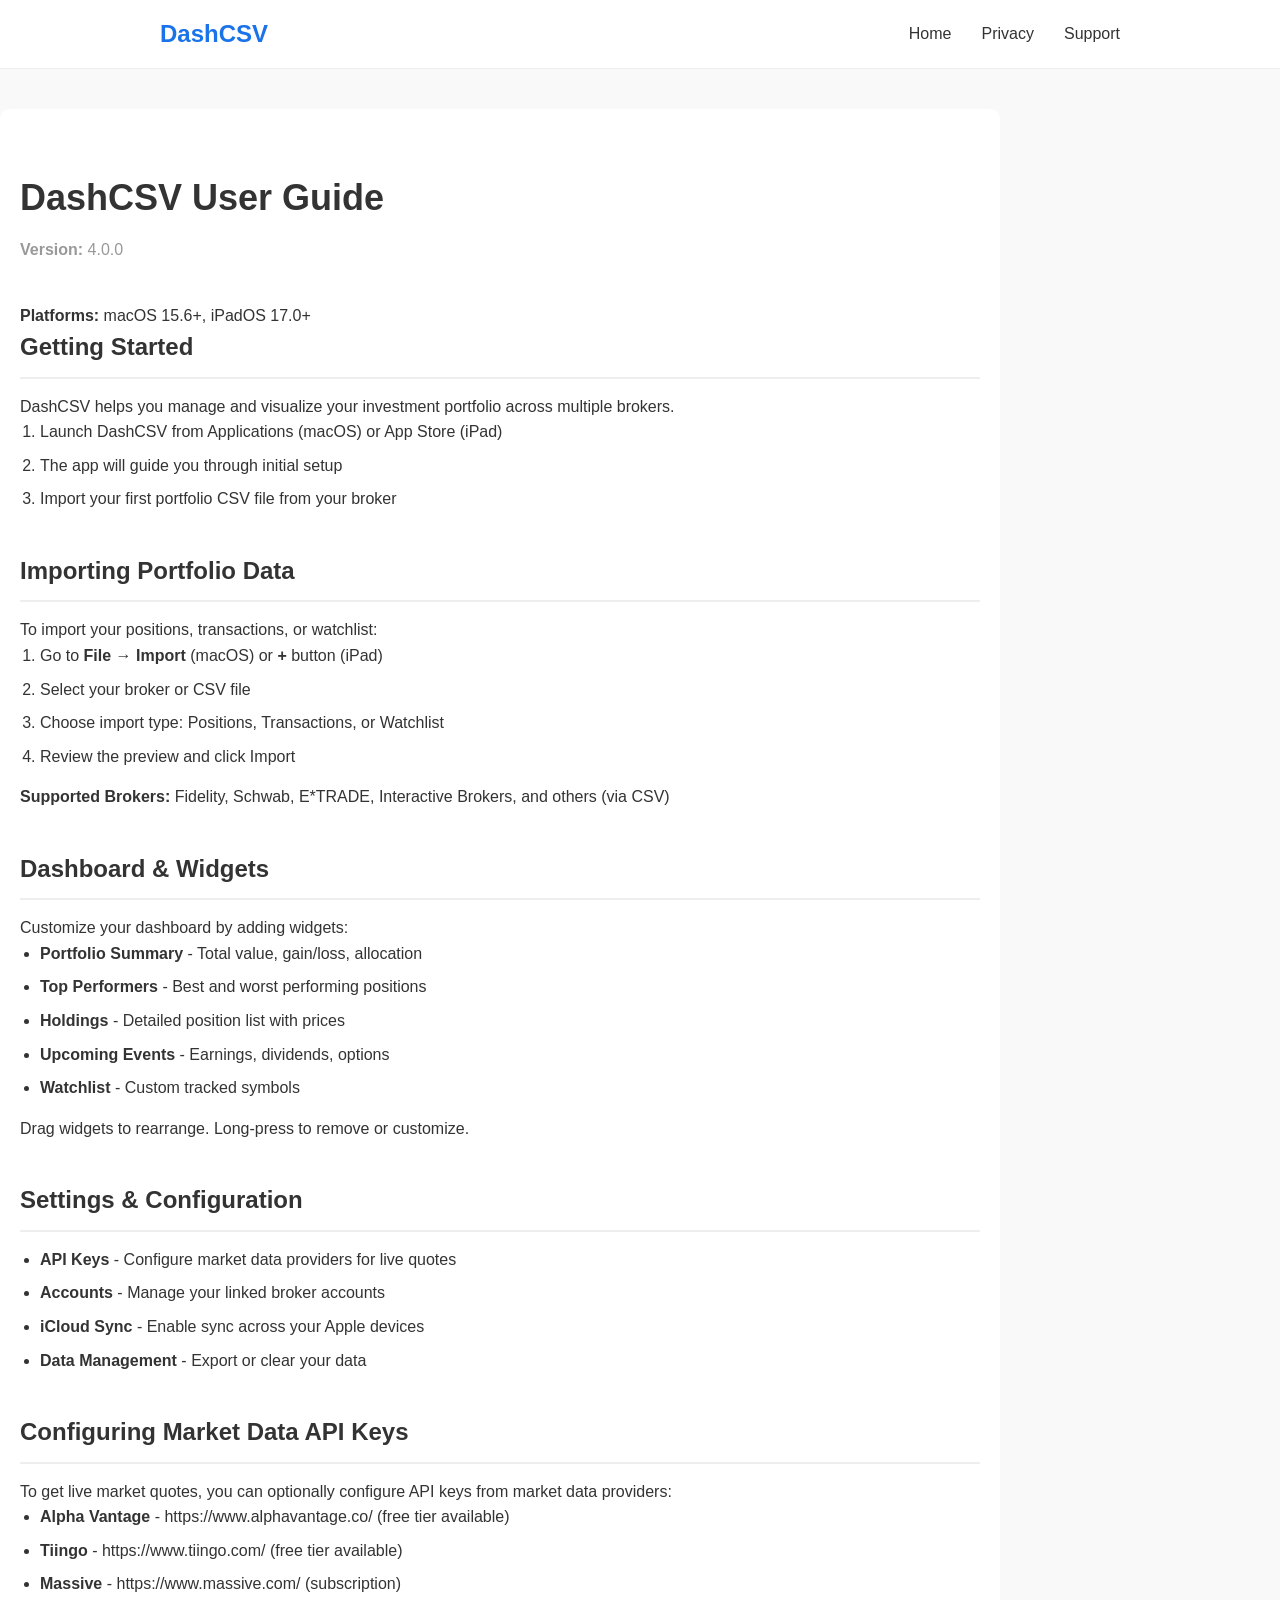
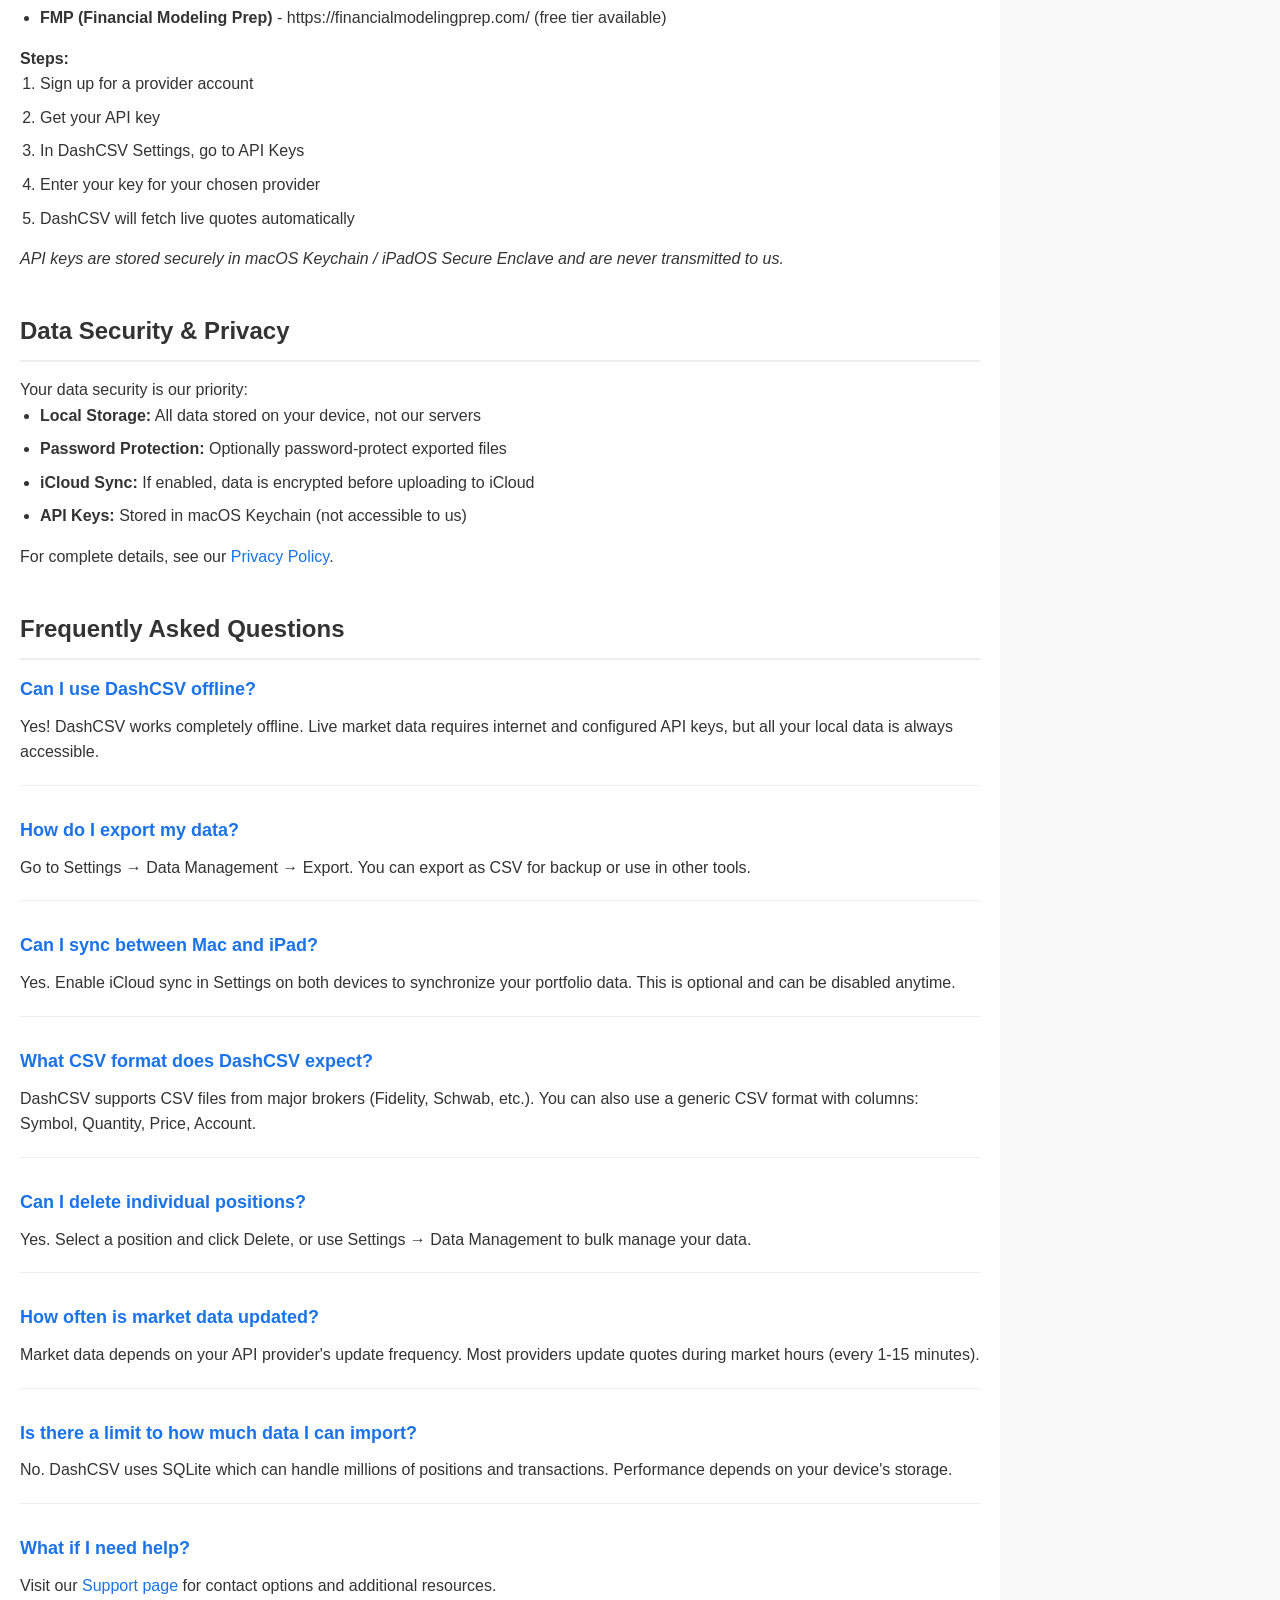
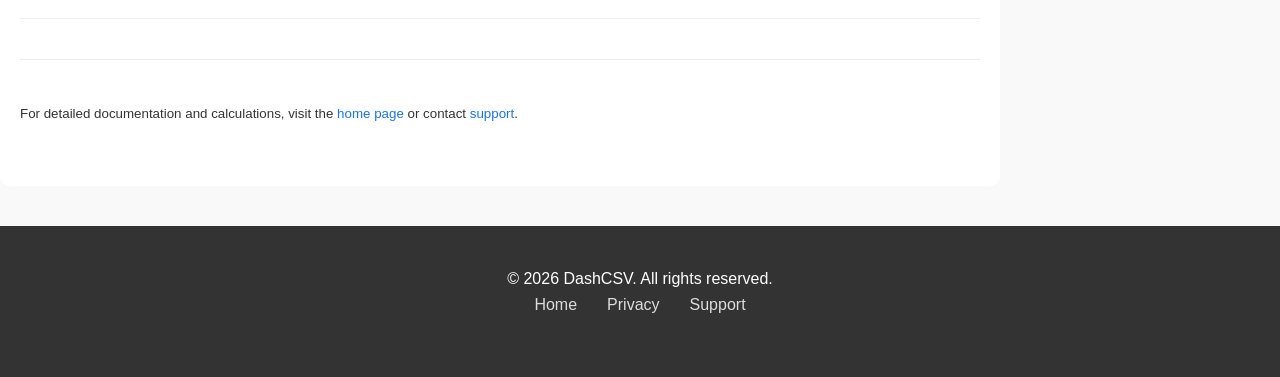
==== docs/guide.html @ 157fc56d "Initial website setup: landing page, privacy policy, support, user guide" ====
<!DOCTYPE html>
<html lang="en">
<head>
    <meta charset="UTF-8">
    <meta name="viewport" content="width=device-width, initial-scale=1.0">
    <title>User Guide - DashCSV</title>
    <link rel="stylesheet" href="style.css">
</head>
<body>
    <nav class="navbar">
        <div class="container">
            <h1 class="logo"><a href="index.html">DashCSV</a></h1>
            <ul class="nav-links">
                <li><a href="index.html">Home</a></li>
                <li><a href="privacy.html">Privacy</a></li>
                <li><a href="support.html">Support</a></li>
            </ul>
        </div>
    </nav>

    <main class="container content">
        <h1>DashCSV User Guide</h1>
        <p><strong>Version:</strong> 4.0.0</p>
        <p><strong>Platforms:</strong> macOS 15.6+, iPadOS 17.0+</p>

        <section id="getting-started">
            <h2>Getting Started</h2>
            <p>DashCSV helps you manage and visualize your investment portfolio across multiple brokers.</p>
            <ol>
                <li>Launch DashCSV from Applications (macOS) or App Store (iPad)</li>
                <li>The app will guide you through initial setup</li>
                <li>Import your first portfolio CSV file from your broker</li>
            </ol>
        </section>

        <section id="importing">
            <h2>Importing Portfolio Data</h2>
            <p>To import your positions, transactions, or watchlist:</p>
            <ol>
                <li>Go to <strong>File → Import</strong> (macOS) or <strong>+</strong> button (iPad)</li>
                <li>Select your broker or CSV file</li>
                <li>Choose import type: Positions, Transactions, or Watchlist</li>
                <li>Review the preview and click Import</li>
            </ol>
            <p><strong>Supported Brokers:</strong> Fidelity, Schwab, E*TRADE, Interactive Brokers, and others (via CSV)</p>
        </section>

        <section id="dashboard">
            <h2>Dashboard & Widgets</h2>
            <p>Customize your dashboard by adding widgets:</p>
            <ul>
                <li><strong>Portfolio Summary</strong> - Total value, gain/loss, allocation</li>
                <li><strong>Top Performers</strong> - Best and worst performing positions</li>
                <li><strong>Holdings</strong> - Detailed position list with prices</li>
                <li><strong>Upcoming Events</strong> - Earnings, dividends, options</li>
                <li><strong>Watchlist</strong> - Custom tracked symbols</li>
            </ul>
            <p>Drag widgets to rearrange. Long-press to remove or customize.</p>
        </section>

        <section id="settings">
            <h2>Settings & Configuration</h2>
            <ul>
                <li><strong>API Keys</strong> - Configure market data providers for live quotes</li>
                <li><strong>Accounts</strong> - Manage your linked broker accounts</li>
                <li><strong>iCloud Sync</strong> - Enable sync across your Apple devices</li>
                <li><strong>Data Management</strong> - Export or clear your data</li>
            </ul>
        </section>

        <section id="api-keys">
            <h2>Configuring Market Data API Keys</h2>
            <p>To get live market quotes, you can optionally configure API keys from market data providers:</p>
            <ul>
                <li><strong>Alpha Vantage</strong> - https://www.alphavantage.co/ (free tier available)</li>
                <li><strong>Tiingo</strong> - https://www.tiingo.com/ (free tier available)</li>
                <li><strong>Massive</strong> - https://www.massive.com/ (subscription)</li>
                <li><strong>FMP (Financial Modeling Prep)</strong> - https://financialmodelingprep.com/ (free tier available)</li>
            </ul>
            <p><strong>Steps:</strong></p>
            <ol>
                <li>Sign up for a provider account</li>
                <li>Get your API key</li>
                <li>In DashCSV Settings, go to API Keys</li>
                <li>Enter your key for your chosen provider</li>
                <li>DashCSV will fetch live quotes automatically</li>
            </ol>
            <p><em>API keys are stored securely in macOS Keychain / iPadOS Secure Enclave and are never transmitted to us.</em></p>
        </section>

        <section id="data-security">
            <h2>Data Security & Privacy</h2>
            <p>Your data security is our priority:</p>
            <ul>
                <li><strong>Local Storage:</strong> All data stored on your device, not our servers</li>
                <li><strong>Password Protection:</strong> Optionally password-protect exported files</li>
                <li><strong>iCloud Sync:</strong> If enabled, data is encrypted before uploading to iCloud</li>
                <li><strong>API Keys:</strong> Stored in macOS Keychain (not accessible to us)</li>
            </ul>
            <p>For complete details, see our <a href="privacy.html">Privacy Policy</a>.</p>
        </section>

        <section id="faq">
            <h2>Frequently Asked Questions</h2>

            <div class="faq-item">
                <h3>Can I use DashCSV offline?</h3>
                <p>Yes! DashCSV works completely offline. Live market data requires internet and configured API keys, but all your local data is always accessible.</p>
            </div>

            <div class="faq-item">
                <h3>How do I export my data?</h3>
                <p>Go to Settings → Data Management → Export. You can export as CSV for backup or use in other tools.</p>
            </div>

            <div class="faq-item">
                <h3>Can I sync between Mac and iPad?</h3>
                <p>Yes. Enable iCloud sync in Settings on both devices to synchronize your portfolio data. This is optional and can be disabled anytime.</p>
            </div>

            <div class="faq-item">
                <h3>What CSV format does DashCSV expect?</h3>
                <p>DashCSV supports CSV files from major brokers (Fidelity, Schwab, etc.). You can also use a generic CSV format with columns: Symbol, Quantity, Price, Account.</p>
            </div>

            <div class="faq-item">
                <h3>Can I delete individual positions?</h3>
                <p>Yes. Select a position and click Delete, or use Settings → Data Management to bulk manage your data.</p>
            </div>

            <div class="faq-item">
                <h3>How often is market data updated?</h3>
                <p>Market data depends on your API provider's update frequency. Most providers update quotes during market hours (every 1-15 minutes).</p>
            </div>

            <div class="faq-item">
                <h3>Is there a limit to how much data I can import?</h3>
                <p>No. DashCSV uses SQLite which can handle millions of positions and transactions. Performance depends on your device's storage.</p>
            </div>

            <div class="faq-item">
                <h3>What if I need help?</h3>
                <p>Visit our <a href="support.html">Support page</a> for contact options and additional resources.</p>
            </div>
        </section>

        <hr>

        <p><small>For detailed documentation and calculations, visit the <a href="index.html">home page</a> or contact <a href="support.html">support</a>.</small></p>
    </main>

    <footer>
        <div class="container">
            <p>&copy; 2026 DashCSV. All rights reserved.</p>
            <ul class="footer-links">
                <li><a href="index.html">Home</a></li>
                <li><a href="privacy.html">Privacy</a></li>
                <li><a href="support.html">Support</a></li>
            </ul>
        </div>
    </footer>
</body>
</html>
---- docs/style.css ----
/* Reset & Base Styles */
* {
    margin: 0;
    padding: 0;
    box-sizing: border-box;
}

body {
    font-family: -apple-system, BlinkMacSystemFont, 'Segoe UI', Roboto, sans-serif;
    line-height: 1.6;
    color: #333;
    background-color: #f9f9f9;
}

a {
    color: #1a73e8;
    text-decoration: none;
}

a:hover {
    text-decoration: underline;
}

/* Container */
.container {
    max-width: 1000px;
    margin: 0 auto;
    padding: 0 20px;
}

/* Navbar */
.navbar {
    background: white;
    border-bottom: 1px solid #eee;
    position: sticky;
    top: 0;
    z-index: 100;
}

.navbar .container {
    display: flex;
    justify-content: space-between;
    align-items: center;
    padding: 15px 20px;
}

.navbar .logo {
    font-size: 24px;
    font-weight: 600;
    color: #1a73e8;
}

.navbar .logo a {
    color: #1a73e8;
}

.nav-links {
    display: flex;
    list-style: none;
    gap: 30px;
}

.nav-links a {
    color: #333;
    font-weight: 500;
}

/* Hero Section */
.hero {
    background: linear-gradient(135deg, #1a73e8, #6c47b8);
    color: white;
    padding: 80px 20px;
    text-align: center;
}

.hero .container {
    display: flex;
    flex-direction: column;
    align-items: center;
    gap: 20px;
}

.hero .icon {
    width: 120px;
    height: 120px;
    border-radius: 20px;
}

.hero h1 {
    font-size: 48px;
    margin: 0;
}

.hero .tagline {
    font-size: 24px;
    margin: 10px 0;
    opacity: 0.95;
}

.hero .subtitle {
    font-size: 18px;
    opacity: 0.85;
}

/* CTA Buttons */
.cta-buttons,
.download-buttons {
    display: flex;
    gap: 15px;
    margin-top: 30px;
    justify-content: center;
    flex-wrap: wrap;
}

.btn {
    padding: 12px 30px;
    border-radius: 6px;
    font-weight: 600;
    font-size: 16px;
    cursor: pointer;
    border: none;
    display: inline-block;
    transition: all 0.3s ease;
}

.btn-primary {
    background: white;
    color: #1a73e8;
}

.btn-primary:hover {
    background: #f0f0f0;
    text-decoration: none;
}

.btn-secondary {
    background: transparent;
    color: white;
    border: 2px solid white;
}

.btn-secondary:hover {
    background: rgba(255, 255, 255, 0.1);
    text-decoration: none;
}

/* Features Section */
.features {
    padding: 80px 20px;
    background: white;
}

.features h2,
.download h2 {
    text-align: center;
    font-size: 36px;
    margin-bottom: 50px;
}

.feature-grid {
    display: grid;
    grid-template-columns: repeat(auto-fit, minmax(300px, 1fr));
    gap: 30px;
}

.feature-card {
    background: #f9f9f9;
    padding: 30px;
    border-radius: 10px;
    border-left: 4px solid #1a73e8;
}

.feature-card h3 {
    margin-bottom: 15px;
    color: #333;
}

.feature-card p {
    color: #666;
    line-height: 1.6;
}

/* Download Section */
.download {
    padding: 60px 20px;
    background: linear-gradient(135deg, #f9f9f9, #f0f0f0);
    text-align: center;
}

.download p {
    font-size: 18px;
    margin-bottom: 30px;
    color: #666;
}

.note {
    font-size: 14px;
    color: #999;
    margin-top: 20px;
}

/* Content */
.content {
    padding: 60px 20px;
    background: white;
    margin: 40px 0;
    border-radius: 10px;
}

.content h1 {
    font-size: 36px;
    margin-bottom: 10px;
}

.content > p:first-of-type {
    color: #999;
    margin-bottom: 40px;
}

.content section {
    margin-bottom: 40px;
}

.content h2 {
    font-size: 24px;
    margin-bottom: 15px;
    padding-bottom: 10px;
    border-bottom: 2px solid #eee;
}

.content h3 {
    font-size: 18px;
    margin-top: 20px;
    margin-bottom: 10px;
}

.content ul,
.content ol {
    margin-left: 20px;
    margin-bottom: 15px;
}

.content li {
    margin-bottom: 8px;
}

.content hr {
    border: none;
    border-top: 1px solid #eee;
    margin: 40px 0;
}

/* Contact Form */
.contact-form {
    background: #f9f9f9;
    padding: 30px;
    border-radius: 10px;
    max-width: 600px;
}

.form-group {
    margin-bottom: 20px;
    display: flex;
    flex-direction: column;
}

.form-group label {
    font-weight: 600;
    margin-bottom: 8px;
    color: #333;
}

.form-group input,
.form-group textarea {
    padding: 10px 15px;
    border: 1px solid #ddd;
    border-radius: 6px;
    font-size: 14px;
    font-family: inherit;
}

.form-group input:focus,
.form-group textarea:focus {
    outline: none;
    border-color: #1a73e8;
    box-shadow: 0 0 0 3px rgba(26, 115, 232, 0.1);
}

.contact-form .btn {
    margin-top: 10px;
    align-self: flex-start;
}

/* FAQ */
.faq-item {
    margin-bottom: 30px;
    padding-bottom: 20px;
    border-bottom: 1px solid #eee;
}

.faq-item h3 {
    margin-top: 0;
    color: #1a73e8;
}

/* Footer */
footer {
    background: #333;
    color: white;
    padding: 40px 20px;
    text-align: center;
}

footer .container {
    margin-bottom: 20px;
}

.footer-links {
    list-style: none;
    display: flex;
    justify-content: center;
    gap: 30px;
    flex-wrap: wrap;
}

.footer-links a {
    color: #ddd;
}

.footer-links a:hover {
    color: white;
    text-decoration: none;
}

/* Responsive */
@media (max-width: 768px) {
    .navbar .container {
        flex-direction: column;
        gap: 15px;
    }

    .nav-links {
        gap: 15px;
        font-size: 14px;
    }

    .hero h1 {
        font-size: 32px;
    }

    .hero .tagline {
        font-size: 18px;
    }

    .features h2,
    .download h2 {
        font-size: 28px;
    }

    .cta-buttons,
    .download-buttons {
        flex-direction: column;
    }

    .btn {
        width: 100%;
        text-align: center;
    }

    .content h2 {
        font-size: 20px;
    }

    .footer-links {
        gap: 15px;
    }
}
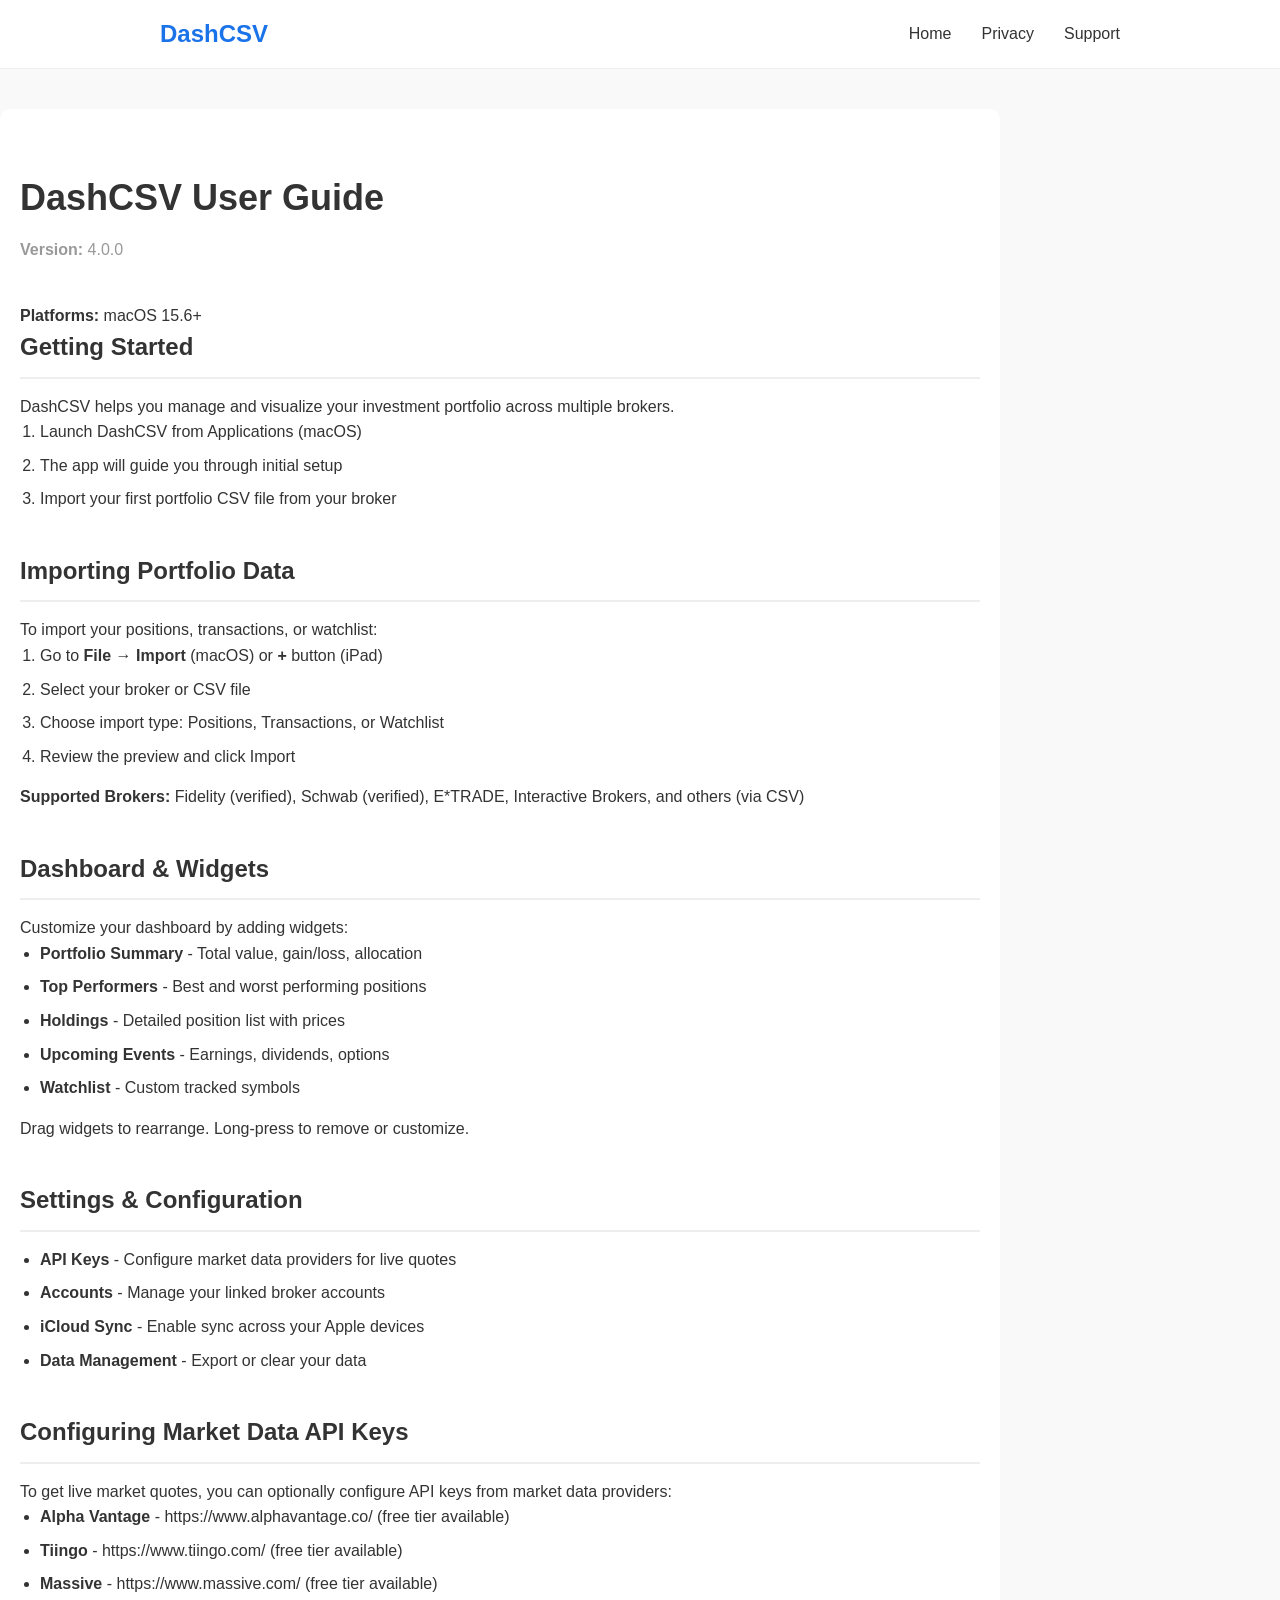
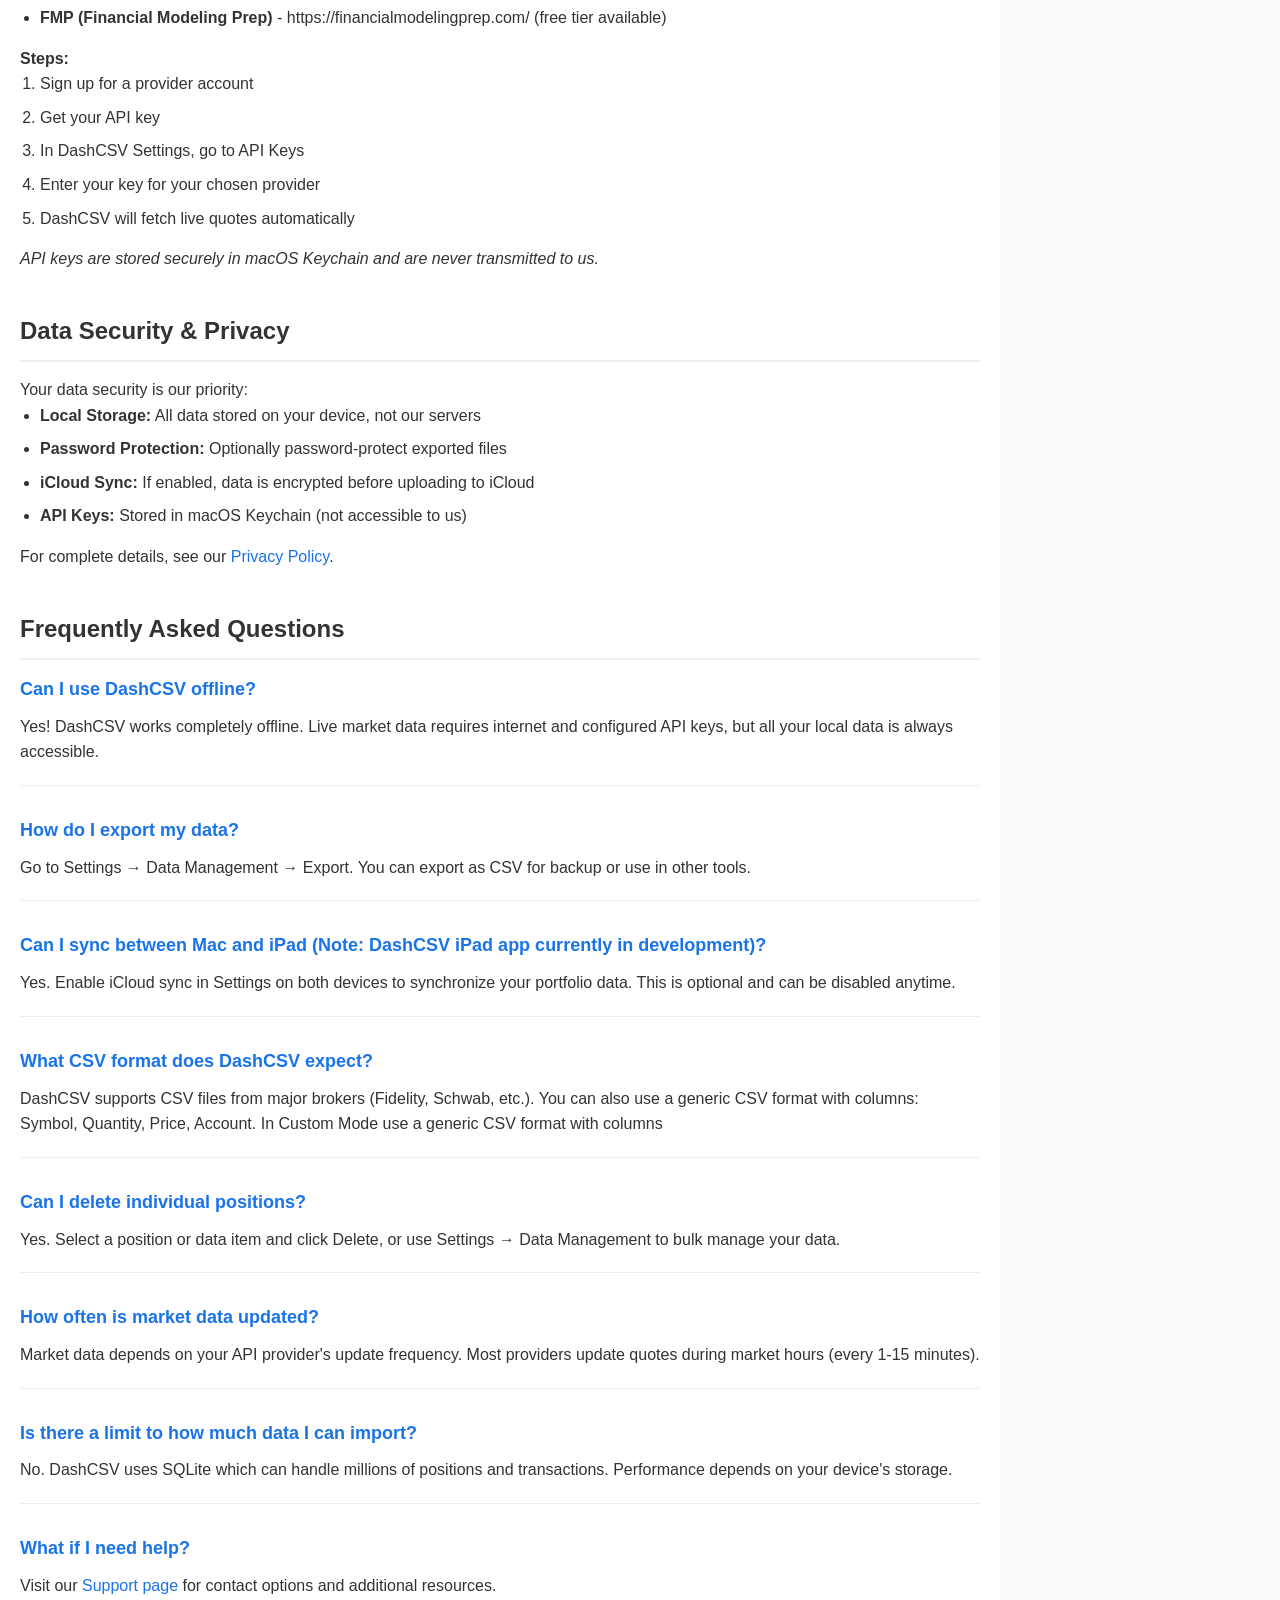
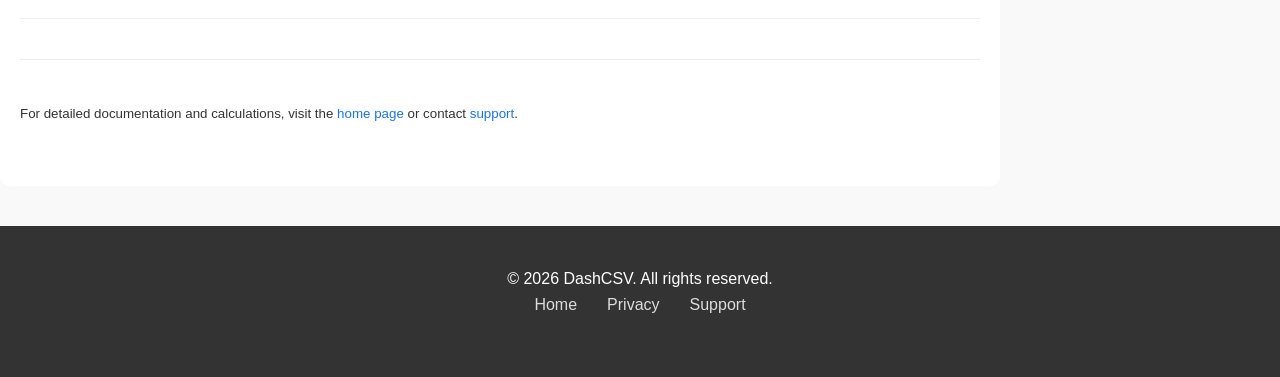
==== commit 2688471e: "Update guide.html" ====
--- a/docs/guide.html
+++ b/docs/guide.html
@@ -21,13 +21,13 @@
     <main class="container content">
         <h1>DashCSV User Guide</h1>
         <p><strong>Version:</strong> 4.0.0</p>
-        <p><strong>Platforms:</strong> macOS 15.6+, iPadOS 17.0+</p>
+        <p><strong>Platforms:</strong> macOS 15.6+</p>
 
         <section id="getting-started">
             <h2>Getting Started</h2>
             <p>DashCSV helps you manage and visualize your investment portfolio across multiple brokers.</p>
             <ol>
-                <li>Launch DashCSV from Applications (macOS) or App Store (iPad)</li>
+                <li>Launch DashCSV from Applications (macOS)</li>
                 <li>The app will guide you through initial setup</li>
                 <li>Import your first portfolio CSV file from your broker</li>
             </ol>
@@ -42,7 +42,7 @@
                 <li>Choose import type: Positions, Transactions, or Watchlist</li>
                 <li>Review the preview and click Import</li>
             </ol>
-            <p><strong>Supported Brokers:</strong> Fidelity, Schwab, E*TRADE, Interactive Brokers, and others (via CSV)</p>
+            <p><strong>Supported Brokers:</strong> Fidelity (verified), Schwab (verified), E*TRADE, Interactive Brokers, and others (via CSV)</p>
         </section>
 
         <section id="dashboard">
@@ -74,7 +74,7 @@
             <ul>
                 <li><strong>Alpha Vantage</strong> - https://www.alphavantage.co/ (free tier available)</li>
                 <li><strong>Tiingo</strong> - https://www.tiingo.com/ (free tier available)</li>
-                <li><strong>Massive</strong> - https://www.massive.com/ (subscription)</li>
+                <li><strong>Massive</strong> - https://www.massive.com/ (free tier available)</li>
                 <li><strong>FMP (Financial Modeling Prep)</strong> - https://financialmodelingprep.com/ (free tier available)</li>
             </ul>
             <p><strong>Steps:</strong></p>
@@ -85,7 +85,7 @@
                 <li>Enter your key for your chosen provider</li>
                 <li>DashCSV will fetch live quotes automatically</li>
             </ol>
-            <p><em>API keys are stored securely in macOS Keychain / iPadOS Secure Enclave and are never transmitted to us.</em></p>
+            <p><em>API keys are stored securely in macOS Keychain and are never transmitted to us.</em></p>
         </section>
 
         <section id="data-security">
@@ -114,18 +114,18 @@
             </div>
 
             <div class="faq-item">
-                <h3>Can I sync between Mac and iPad?</h3>
+                <h3>Can I sync between Mac and iPad (Note: DashCSV iPad app currently in development)?</h3>
                 <p>Yes. Enable iCloud sync in Settings on both devices to synchronize your portfolio data. This is optional and can be disabled anytime.</p>
             </div>
 
             <div class="faq-item">
                 <h3>What CSV format does DashCSV expect?</h3>
-                <p>DashCSV supports CSV files from major brokers (Fidelity, Schwab, etc.). You can also use a generic CSV format with columns: Symbol, Quantity, Price, Account.</p>
+                <p>DashCSV supports CSV files from major brokers (Fidelity, Schwab, etc.). You can also use a generic CSV format with columns: Symbol, Quantity, Price, Account. In Custom Mode use a generic CSV format with columns</p>
             </div>
 
             <div class="faq-item">
                 <h3>Can I delete individual positions?</h3>
-                <p>Yes. Select a position and click Delete, or use Settings → Data Management to bulk manage your data.</p>
+                <p>Yes. Select a position or data item and click Delete, or use Settings → Data Management to bulk manage your data.</p>
             </div>
 
             <div class="faq-item">
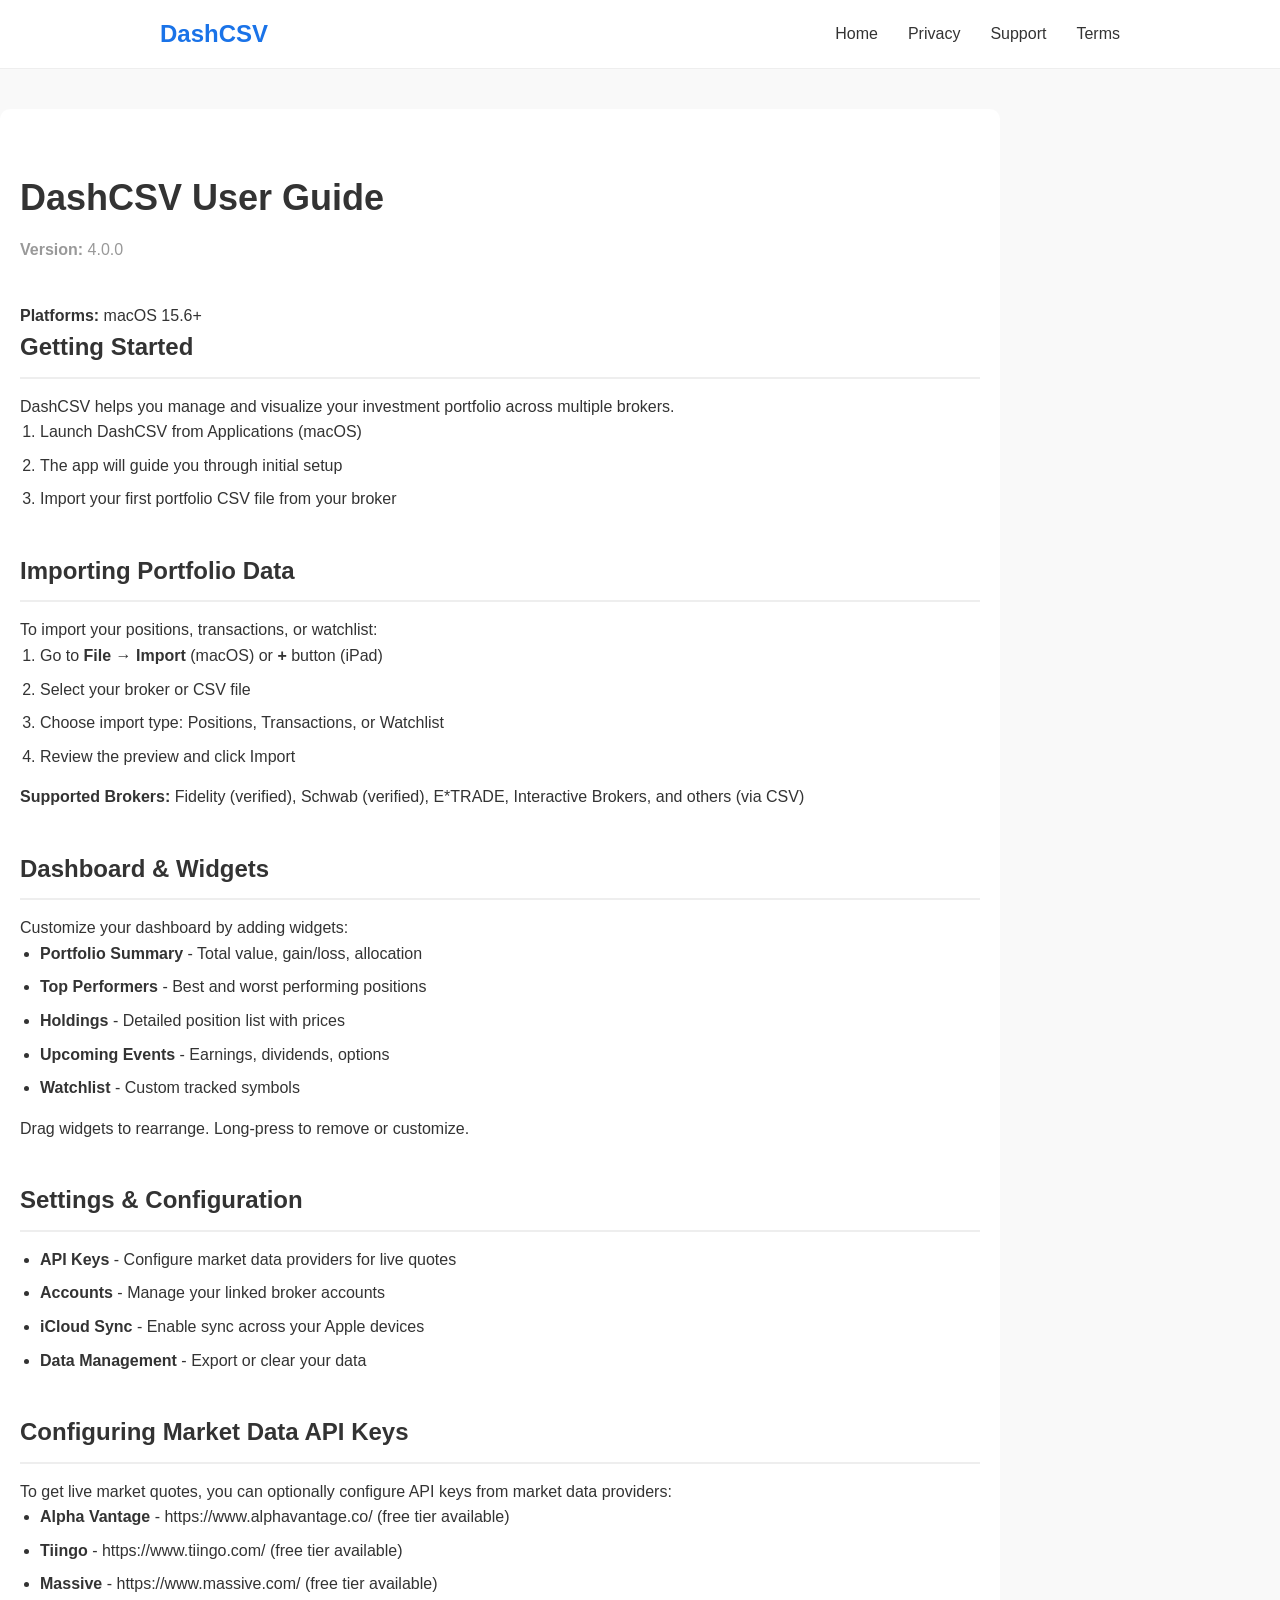
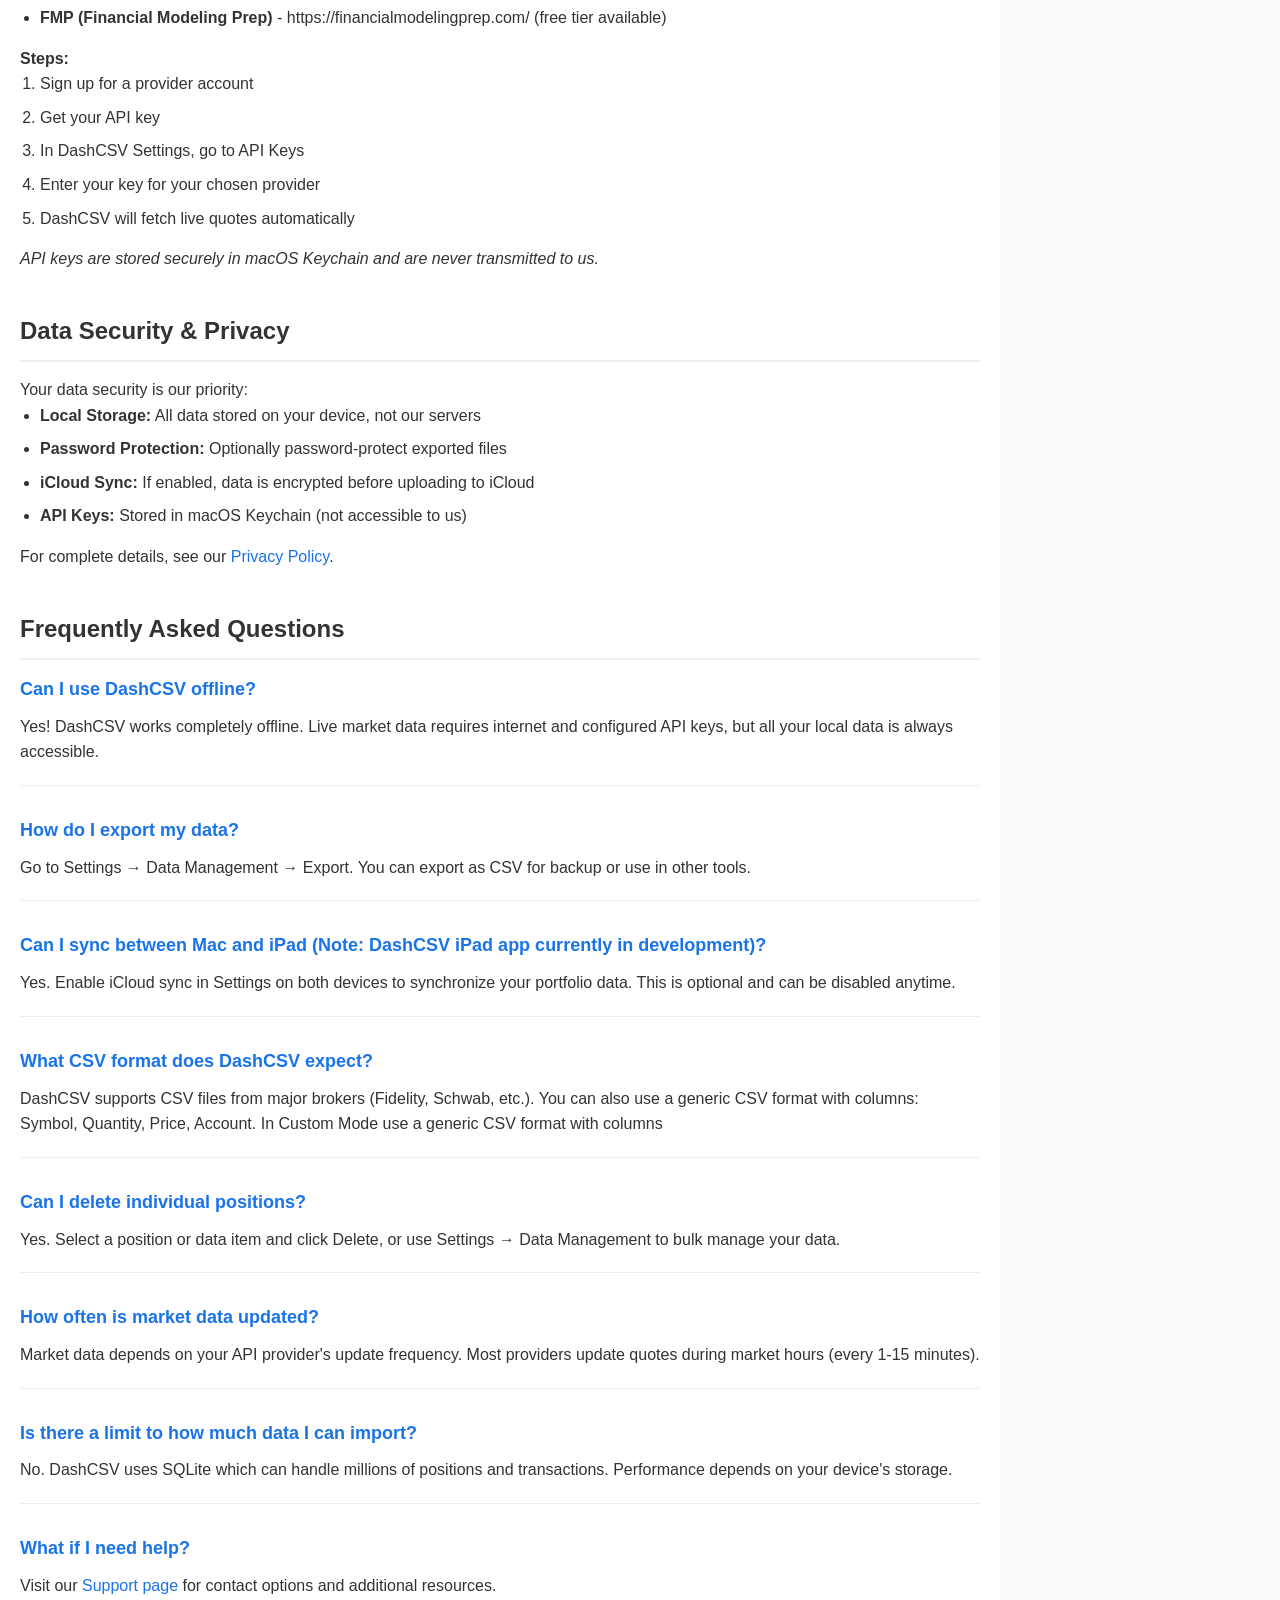
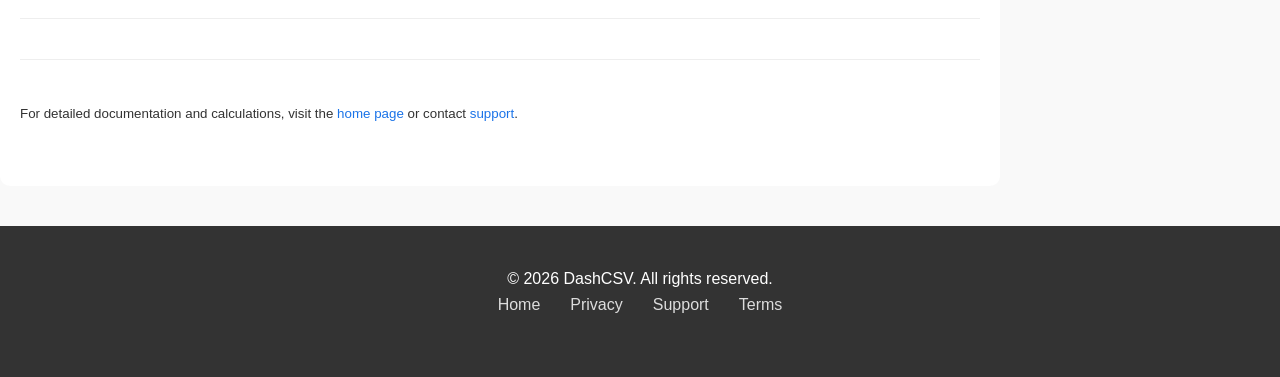
==== commit d71784a8: "EULA" ====
--- a/docs/guide.html
+++ b/docs/guide.html
@@ -14,6 +14,7 @@
                 <li><a href="index.html">Home</a></li>
                 <li><a href="privacy.html">Privacy</a></li>
                 <li><a href="support.html">Support</a></li>
+                <li><a href="terms.html">Terms</a></li>
             </ul>
         </div>
     </nav>
@@ -156,6 +157,7 @@
                 <li><a href="index.html">Home</a></li>
                 <li><a href="privacy.html">Privacy</a></li>
                 <li><a href="support.html">Support</a></li>
+                <li><a href="terms.html">Terms</a></li>
             </ul>
         </div>
     </footer>
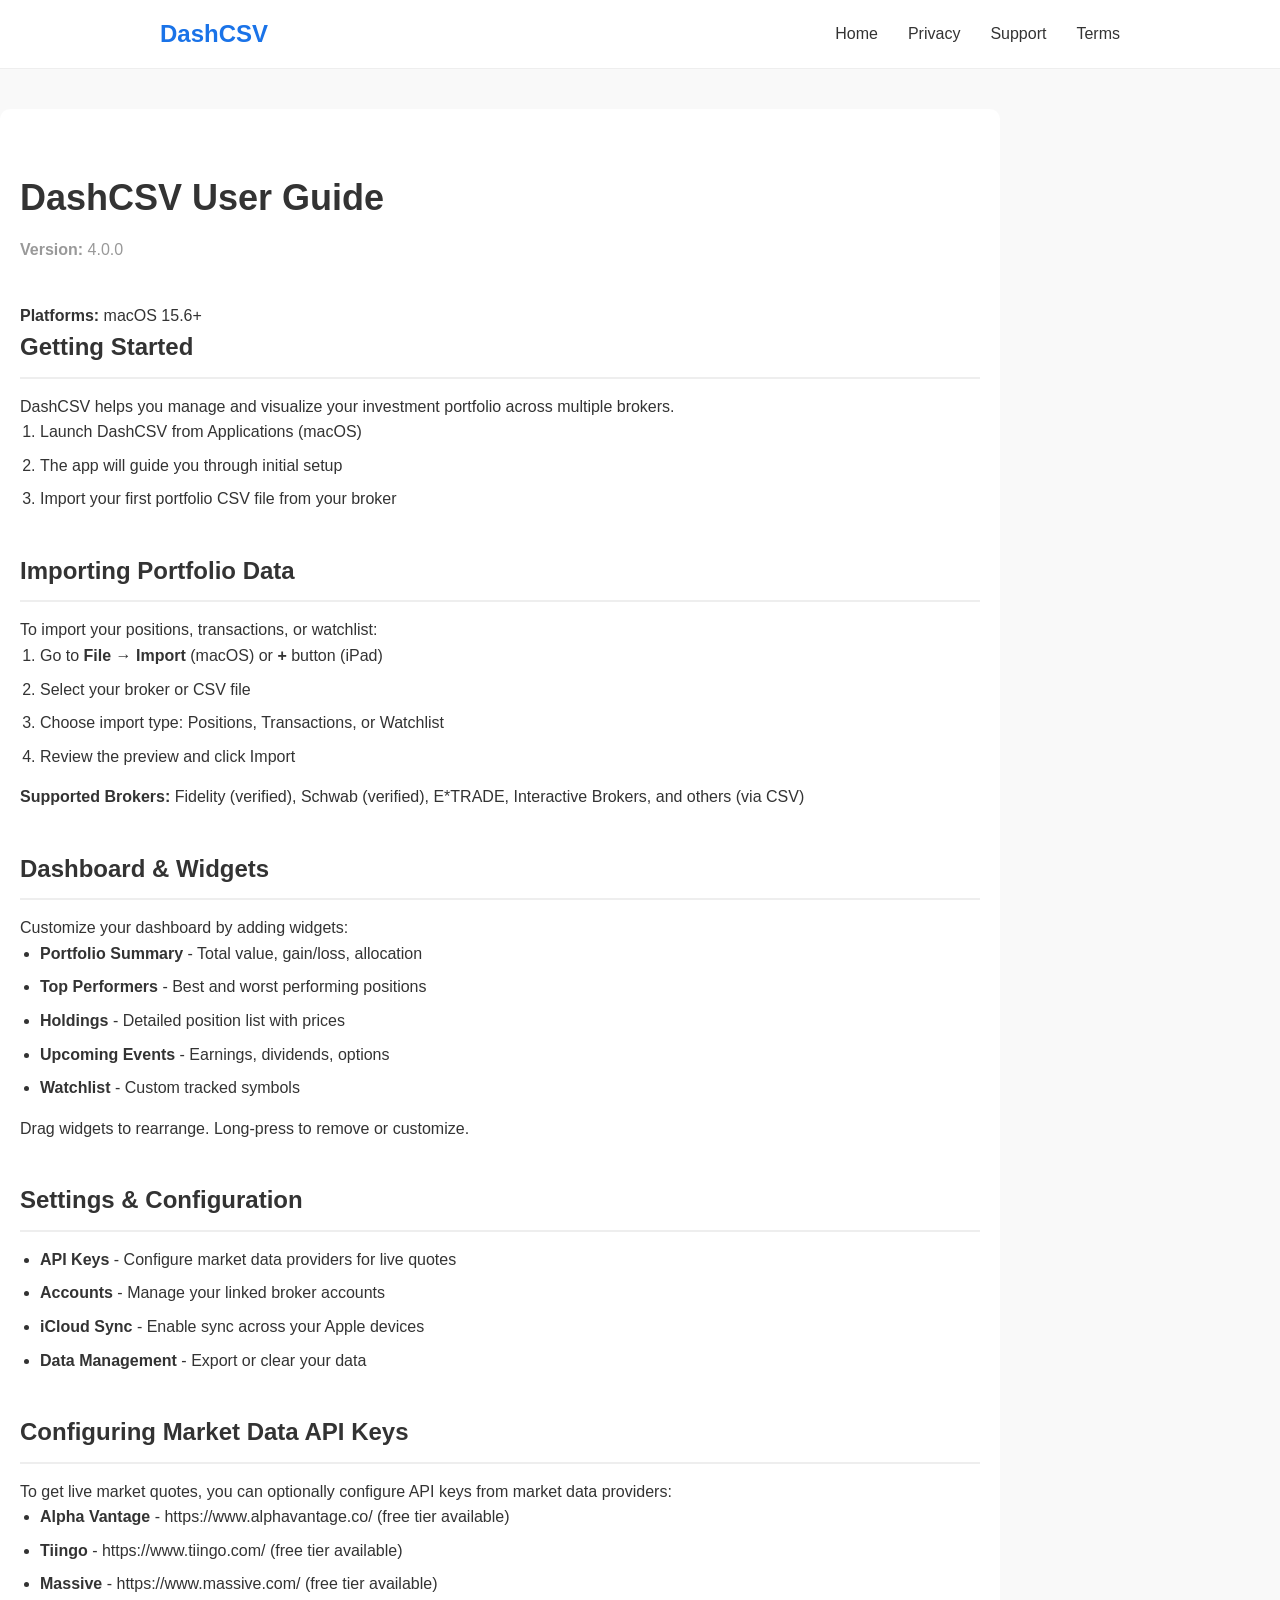
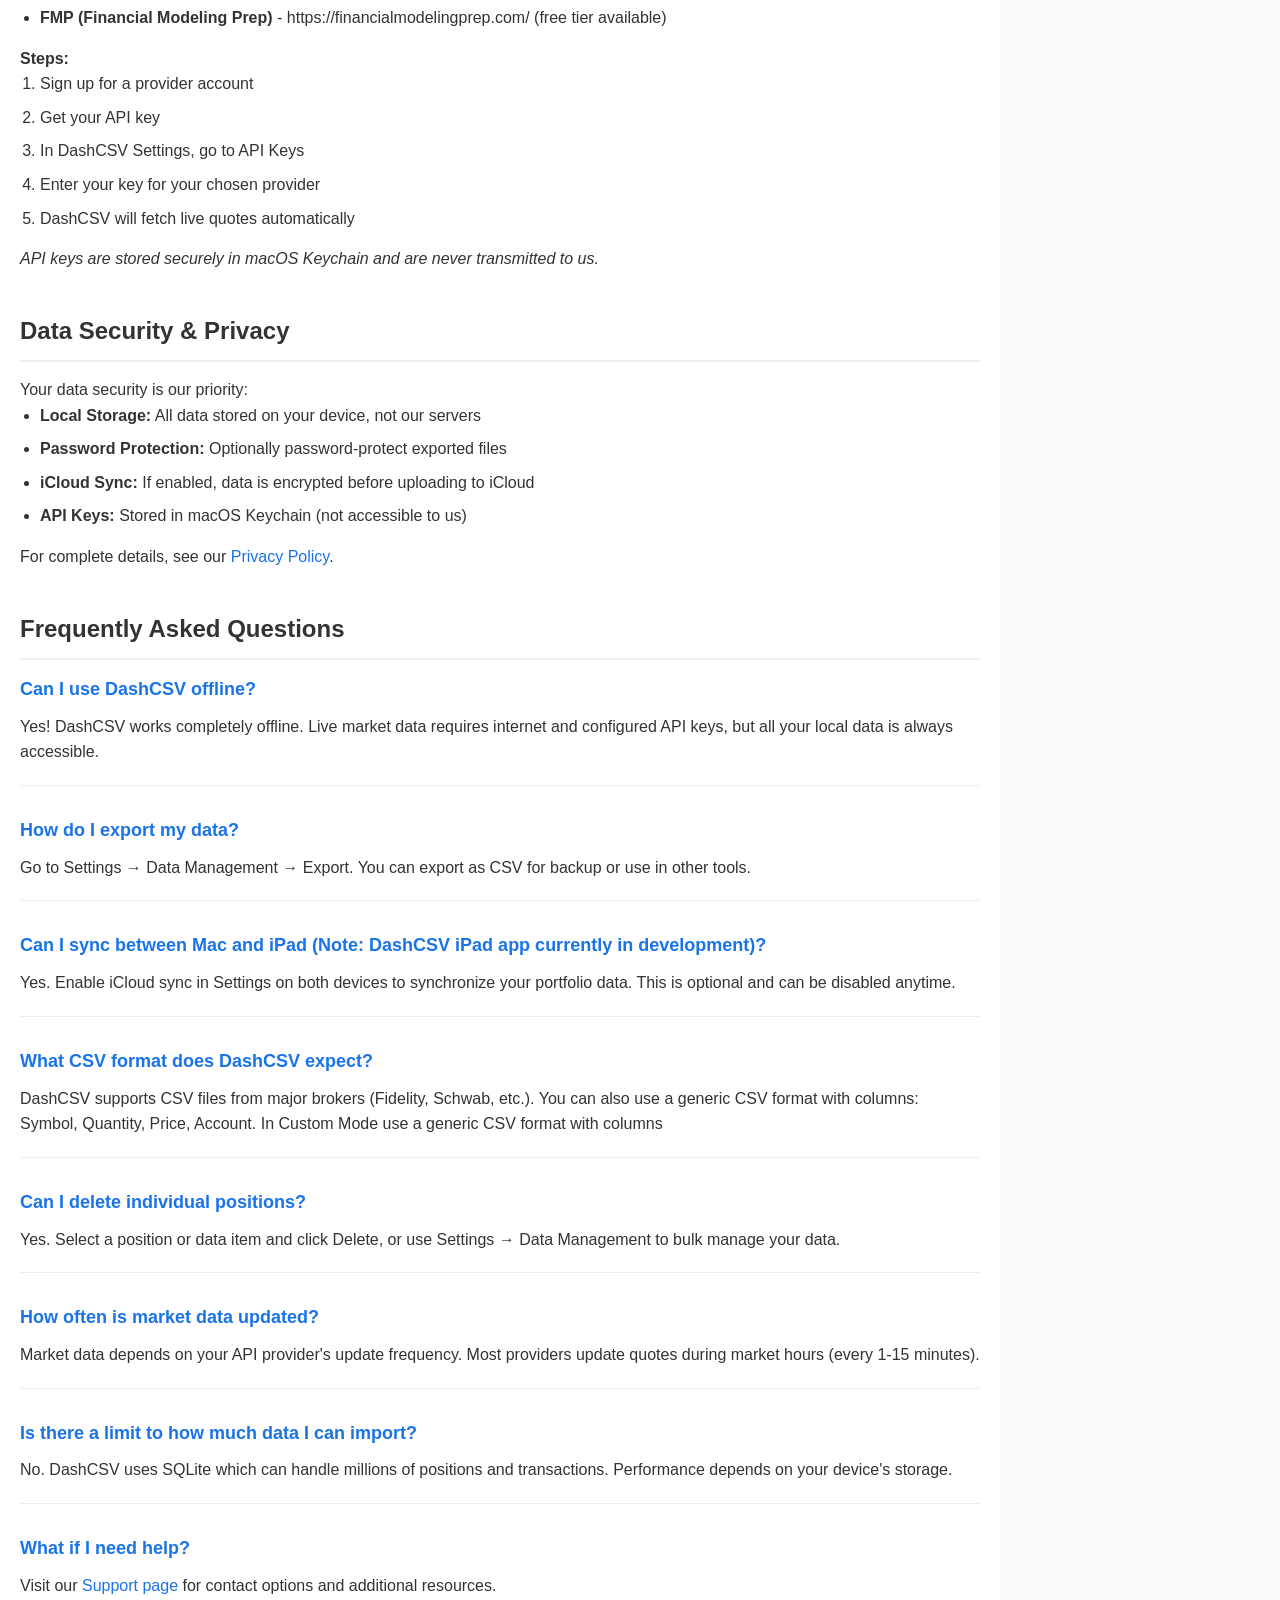
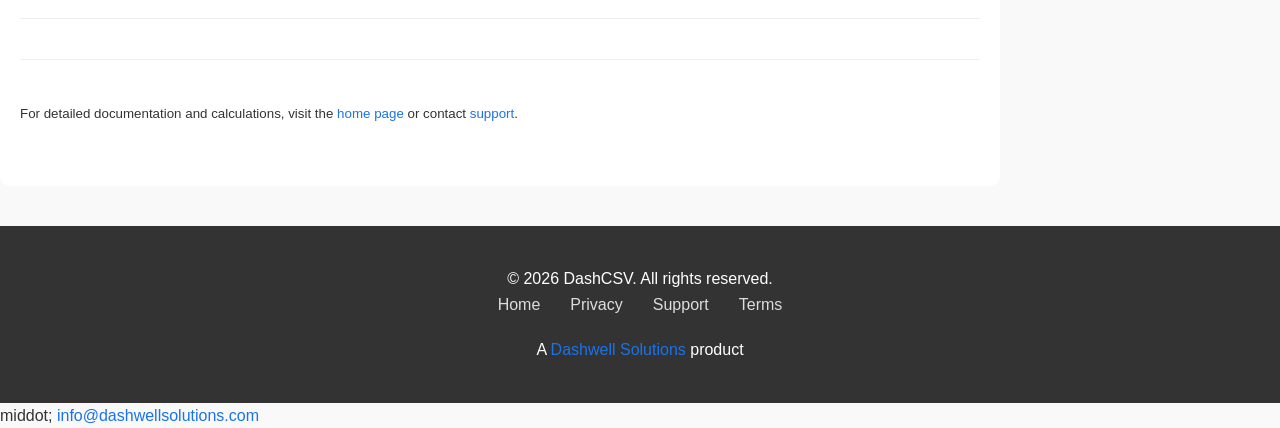
==== commit 6fa37558: "Update: dashwellsolutions.com branding + info@ contact email" ====
--- a/docs/guide.html
+++ b/docs/guide.html
@@ -160,6 +160,7 @@
                 <li><a href="terms.html">Terms</a></li>
             </ul>
         </div>
+                <p class="dashwell-brand">A <a href="https://dashwellsolutions.com">Dashwell Solutions</a> product </footer>middot; <a href="mailto:info@dashwellsolutions.com">info@dashwellsolutions.com</a></p>
     </footer>
 </body>
 </html>
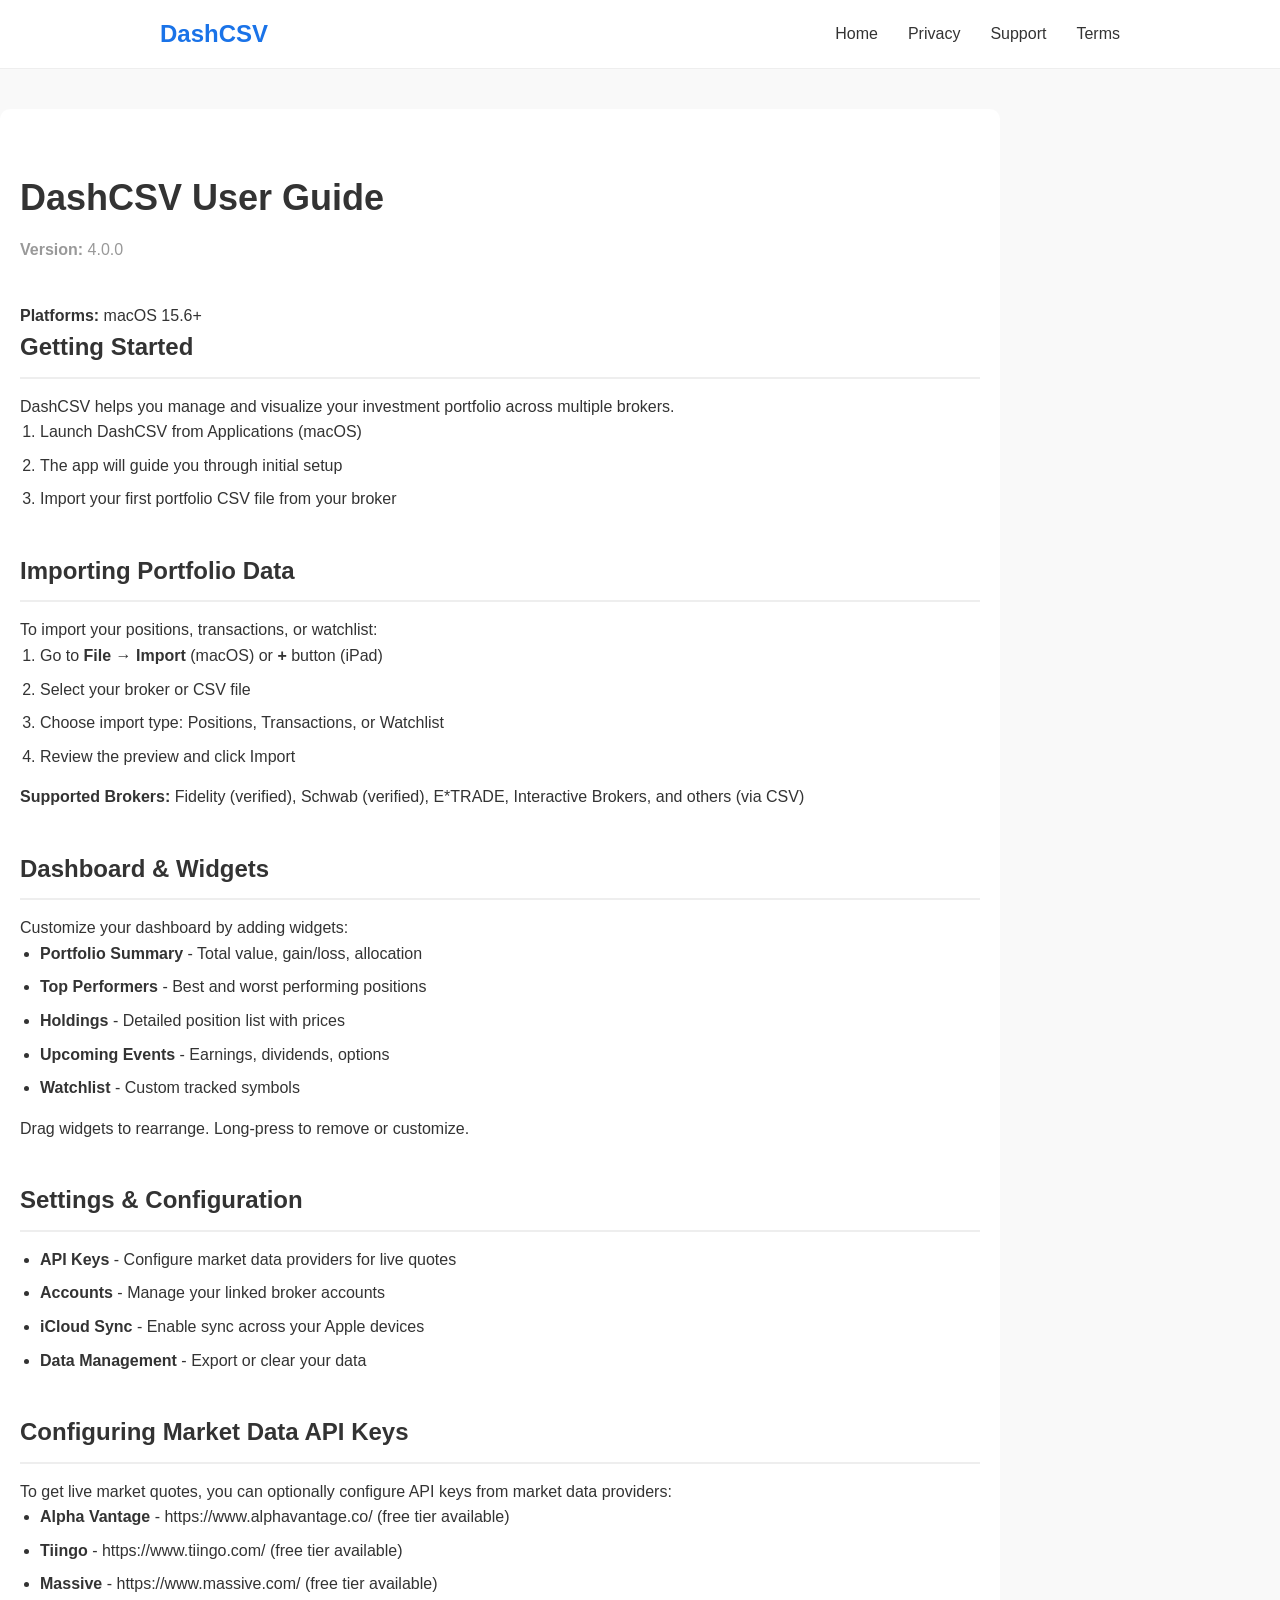
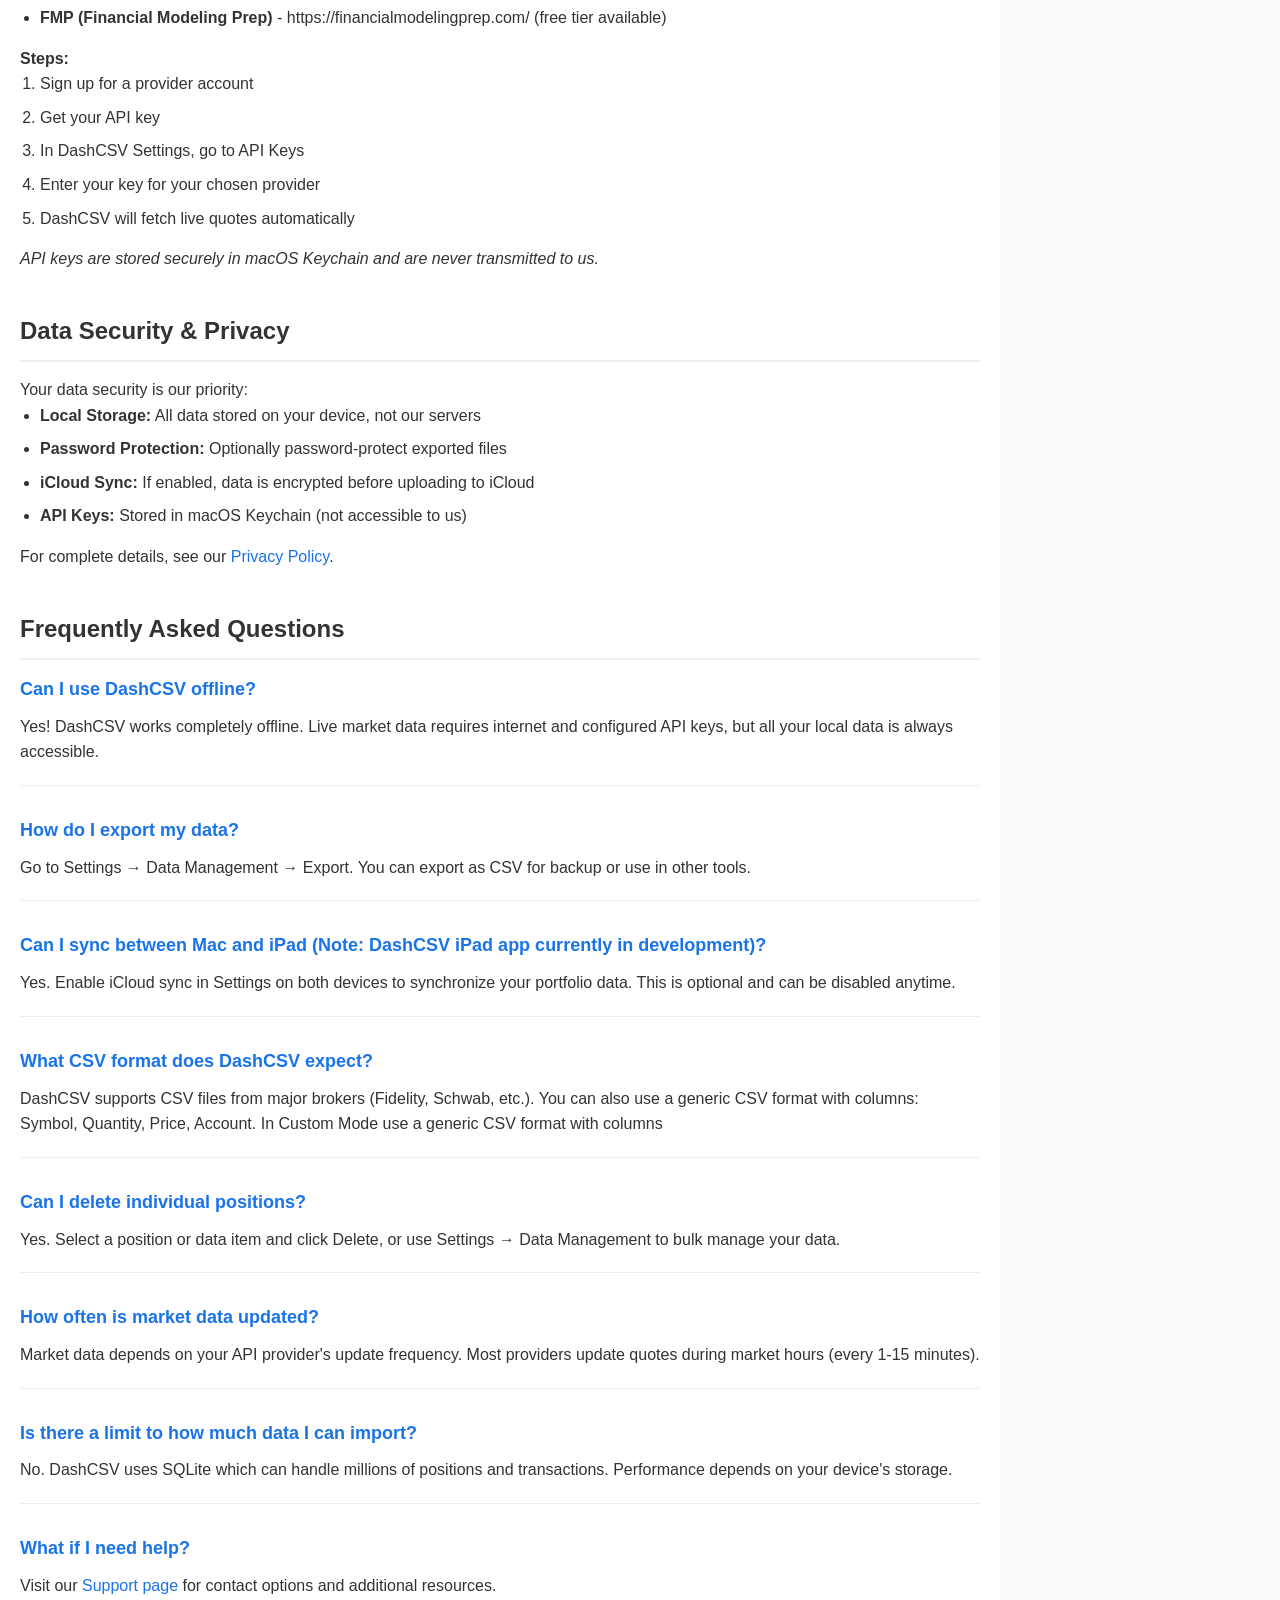
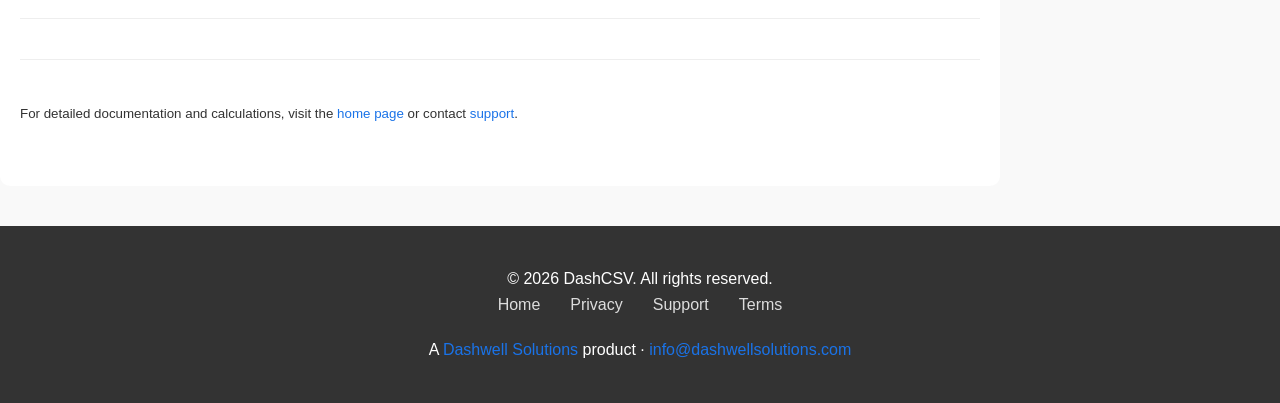
==== commit b0093eb3: "Fix: restore &middot; in footer brand line" ====
--- a/docs/guide.html
+++ b/docs/guide.html
@@ -160,7 +160,7 @@
                 <li><a href="terms.html">Terms</a></li>
             </ul>
         </div>
-                <p class="dashwell-brand">A <a href="https://dashwellsolutions.com">Dashwell Solutions</a> product </footer>middot; <a href="mailto:info@dashwellsolutions.com">info@dashwellsolutions.com</a></p>
+                <p class="dashwell-brand">A <a href="https://dashwellsolutions.com">Dashwell Solutions</a> product &middot; <a href="mailto:info@dashwellsolutions.com">info@dashwellsolutions.com</a></p>
     </footer>
 </body>
 </html>
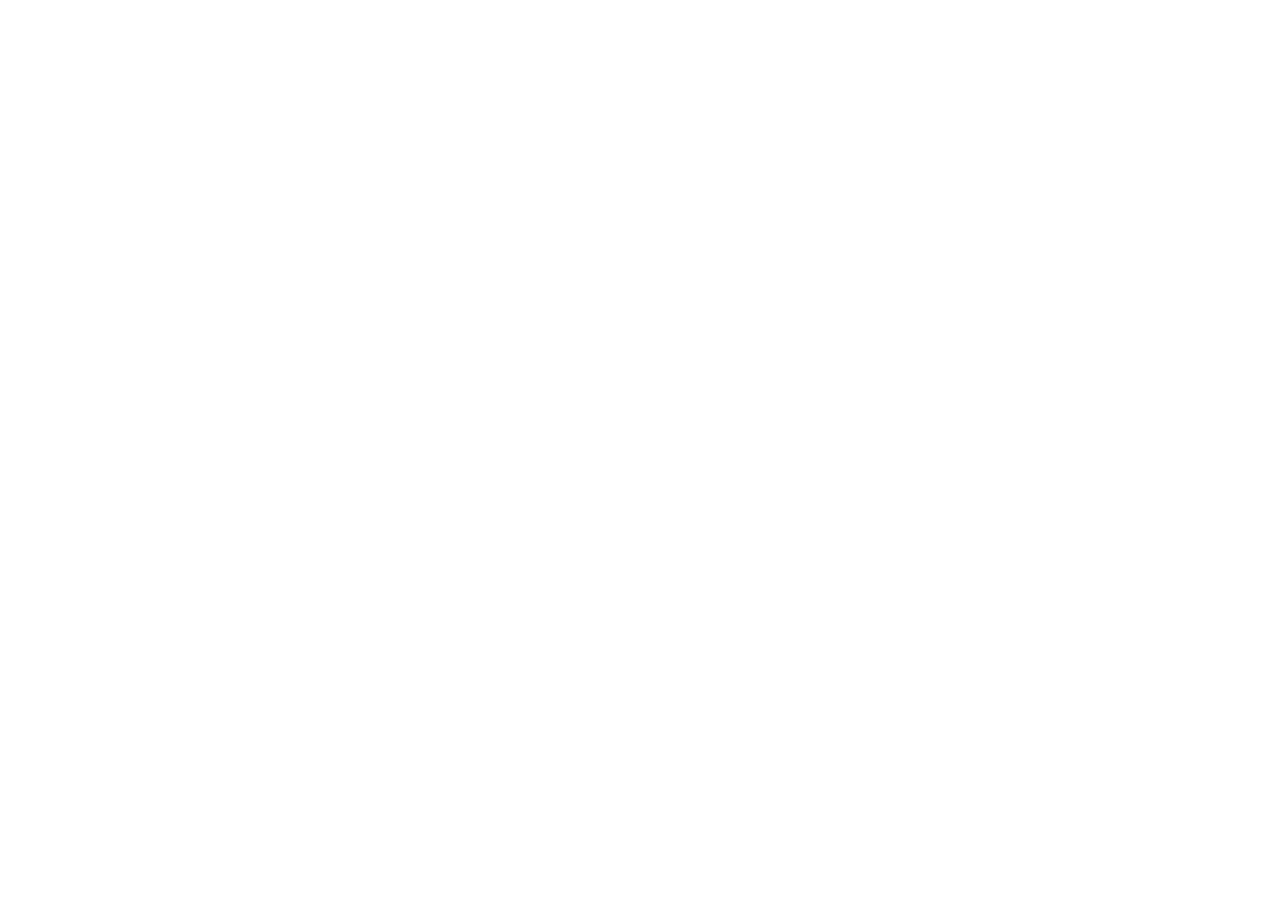
==== commit c44b4017: "Redirect GitHub Pages to dashwellsolutions.com WordPress URLs" ====
--- a/docs/guide.html
+++ b/docs/guide.html
@@ -2,165 +2,20 @@
 <html lang="en">
 <head>
     <meta charset="UTF-8">
-    <meta name="viewport" content="width=device-width, initial-scale=1.0">
-    <title>User Guide - DashCSV</title>
-    <link rel="stylesheet" href="style.css">
+    <meta http-equiv="refresh" content="0; url=https://dashwellsolutions.com/dashcsv/guide">
+    <link rel="canonical" href="https://dashwellsolutions.com/dashcsv/guide">
+    <title>Redirecting to dashwellsolutions.com…</title>
+    <style>
+        body { font-family: -apple-system, sans-serif; text-align: center;
+               padding: 80px 20px; color: #555; }
+        a { color: #007AFF; }
+    </style>
 </head>
 <body>
-    <nav class="navbar">
-        <div class="container">
-            <h1 class="logo"><a href="index.html">DashCSV</a></h1>
-            <ul class="nav-links">
-                <li><a href="index.html">Home</a></li>
-                <li><a href="privacy.html">Privacy</a></li>
-                <li><a href="support.html">Support</a></li>
-                <li><a href="terms.html">Terms</a></li>
-            </ul>
-        </div>
-    </nav>
-
-    <main class="container content">
-        <h1>DashCSV User Guide</h1>
-        <p><strong>Version:</strong> 4.0.0</p>
-        <p><strong>Platforms:</strong> macOS 15.6+</p>
-
-        <section id="getting-started">
-            <h2>Getting Started</h2>
-            <p>DashCSV helps you manage and visualize your investment portfolio across multiple brokers.</p>
-            <ol>
-                <li>Launch DashCSV from Applications (macOS)</li>
-                <li>The app will guide you through initial setup</li>
-                <li>Import your first portfolio CSV file from your broker</li>
-            </ol>
-        </section>
-
-        <section id="importing">
-            <h2>Importing Portfolio Data</h2>
-            <p>To import your positions, transactions, or watchlist:</p>
-            <ol>
-                <li>Go to <strong>File → Import</strong> (macOS) or <strong>+</strong> button (iPad)</li>
-                <li>Select your broker or CSV file</li>
-                <li>Choose import type: Positions, Transactions, or Watchlist</li>
-                <li>Review the preview and click Import</li>
-            </ol>
-            <p><strong>Supported Brokers:</strong> Fidelity (verified), Schwab (verified), E*TRADE, Interactive Brokers, and others (via CSV)</p>
-        </section>
-
-        <section id="dashboard">
-            <h2>Dashboard & Widgets</h2>
-            <p>Customize your dashboard by adding widgets:</p>
-            <ul>
-                <li><strong>Portfolio Summary</strong> - Total value, gain/loss, allocation</li>
-                <li><strong>Top Performers</strong> - Best and worst performing positions</li>
-                <li><strong>Holdings</strong> - Detailed position list with prices</li>
-                <li><strong>Upcoming Events</strong> - Earnings, dividends, options</li>
-                <li><strong>Watchlist</strong> - Custom tracked symbols</li>
-            </ul>
-            <p>Drag widgets to rearrange. Long-press to remove or customize.</p>
-        </section>
-
-        <section id="settings">
-            <h2>Settings & Configuration</h2>
-            <ul>
-                <li><strong>API Keys</strong> - Configure market data providers for live quotes</li>
-                <li><strong>Accounts</strong> - Manage your linked broker accounts</li>
-                <li><strong>iCloud Sync</strong> - Enable sync across your Apple devices</li>
-                <li><strong>Data Management</strong> - Export or clear your data</li>
-            </ul>
-        </section>
-
-        <section id="api-keys">
-            <h2>Configuring Market Data API Keys</h2>
-            <p>To get live market quotes, you can optionally configure API keys from market data providers:</p>
-            <ul>
-                <li><strong>Alpha Vantage</strong> - https://www.alphavantage.co/ (free tier available)</li>
-                <li><strong>Tiingo</strong> - https://www.tiingo.com/ (free tier available)</li>
-                <li><strong>Massive</strong> - https://www.massive.com/ (free tier available)</li>
-                <li><strong>FMP (Financial Modeling Prep)</strong> - https://financialmodelingprep.com/ (free tier available)</li>
-            </ul>
-            <p><strong>Steps:</strong></p>
-            <ol>
-                <li>Sign up for a provider account</li>
-                <li>Get your API key</li>
-                <li>In DashCSV Settings, go to API Keys</li>
-                <li>Enter your key for your chosen provider</li>
-                <li>DashCSV will fetch live quotes automatically</li>
-            </ol>
-            <p><em>API keys are stored securely in macOS Keychain and are never transmitted to us.</em></p>
-        </section>
-
-        <section id="data-security">
-            <h2>Data Security & Privacy</h2>
-            <p>Your data security is our priority:</p>
-            <ul>
-                <li><strong>Local Storage:</strong> All data stored on your device, not our servers</li>
-                <li><strong>Password Protection:</strong> Optionally password-protect exported files</li>
-                <li><strong>iCloud Sync:</strong> If enabled, data is encrypted before uploading to iCloud</li>
-                <li><strong>API Keys:</strong> Stored in macOS Keychain (not accessible to us)</li>
-            </ul>
-            <p>For complete details, see our <a href="privacy.html">Privacy Policy</a>.</p>
-        </section>
-
-        <section id="faq">
-            <h2>Frequently Asked Questions</h2>
-
-            <div class="faq-item">
-                <h3>Can I use DashCSV offline?</h3>
-                <p>Yes! DashCSV works completely offline. Live market data requires internet and configured API keys, but all your local data is always accessible.</p>
-            </div>
-
-            <div class="faq-item">
-                <h3>How do I export my data?</h3>
-                <p>Go to Settings → Data Management → Export. You can export as CSV for backup or use in other tools.</p>
-            </div>
-
-            <div class="faq-item">
-                <h3>Can I sync between Mac and iPad (Note: DashCSV iPad app currently in development)?</h3>
-                <p>Yes. Enable iCloud sync in Settings on both devices to synchronize your portfolio data. This is optional and can be disabled anytime.</p>
-            </div>
-
-            <div class="faq-item">
-                <h3>What CSV format does DashCSV expect?</h3>
-                <p>DashCSV supports CSV files from major brokers (Fidelity, Schwab, etc.). You can also use a generic CSV format with columns: Symbol, Quantity, Price, Account. In Custom Mode use a generic CSV format with columns</p>
-            </div>
-
-            <div class="faq-item">
-                <h3>Can I delete individual positions?</h3>
-                <p>Yes. Select a position or data item and click Delete, or use Settings → Data Management to bulk manage your data.</p>
-            </div>
-
-            <div class="faq-item">
-                <h3>How often is market data updated?</h3>
-                <p>Market data depends on your API provider's update frequency. Most providers update quotes during market hours (every 1-15 minutes).</p>
-            </div>
-
-            <div class="faq-item">
-                <h3>Is there a limit to how much data I can import?</h3>
-                <p>No. DashCSV uses SQLite which can handle millions of positions and transactions. Performance depends on your device's storage.</p>
-            </div>
-
-            <div class="faq-item">
-                <h3>What if I need help?</h3>
-                <p>Visit our <a href="support.html">Support page</a> for contact options and additional resources.</p>
-            </div>
-        </section>
-
-        <hr>
-
-        <p><small>For detailed documentation and calculations, visit the <a href="index.html">home page</a> or contact <a href="support.html">support</a>.</small></p>
-    </main>
-
-    <footer>
-        <div class="container">
-            <p>&copy; 2026 DashCSV. All rights reserved.</p>
-            <ul class="footer-links">
-                <li><a href="index.html">Home</a></li>
-                <li><a href="privacy.html">Privacy</a></li>
-                <li><a href="support.html">Support</a></li>
-                <li><a href="terms.html">Terms</a></li>
-            </ul>
-        </div>
-                <p class="dashwell-brand">A <a href="https://dashwellsolutions.com">Dashwell Solutions</a> product &middot; <a href="mailto:info@dashwellsolutions.com">info@dashwellsolutions.com</a></p>
-    </footer>
+    <script>window.location.replace("https://dashwellsolutions.com/dashcsv/guide");</script>
+    <p>This page has moved to
+       <a href="https://dashwellsolutions.com/dashcsv/guide">https://dashwellsolutions.com/dashcsv/guide</a>.</p>
+    <p><small>If you are not redirected automatically,
+       <a href="https://dashwellsolutions.com/dashcsv/guide">click here</a>.</small></p>
 </body>
 </html>
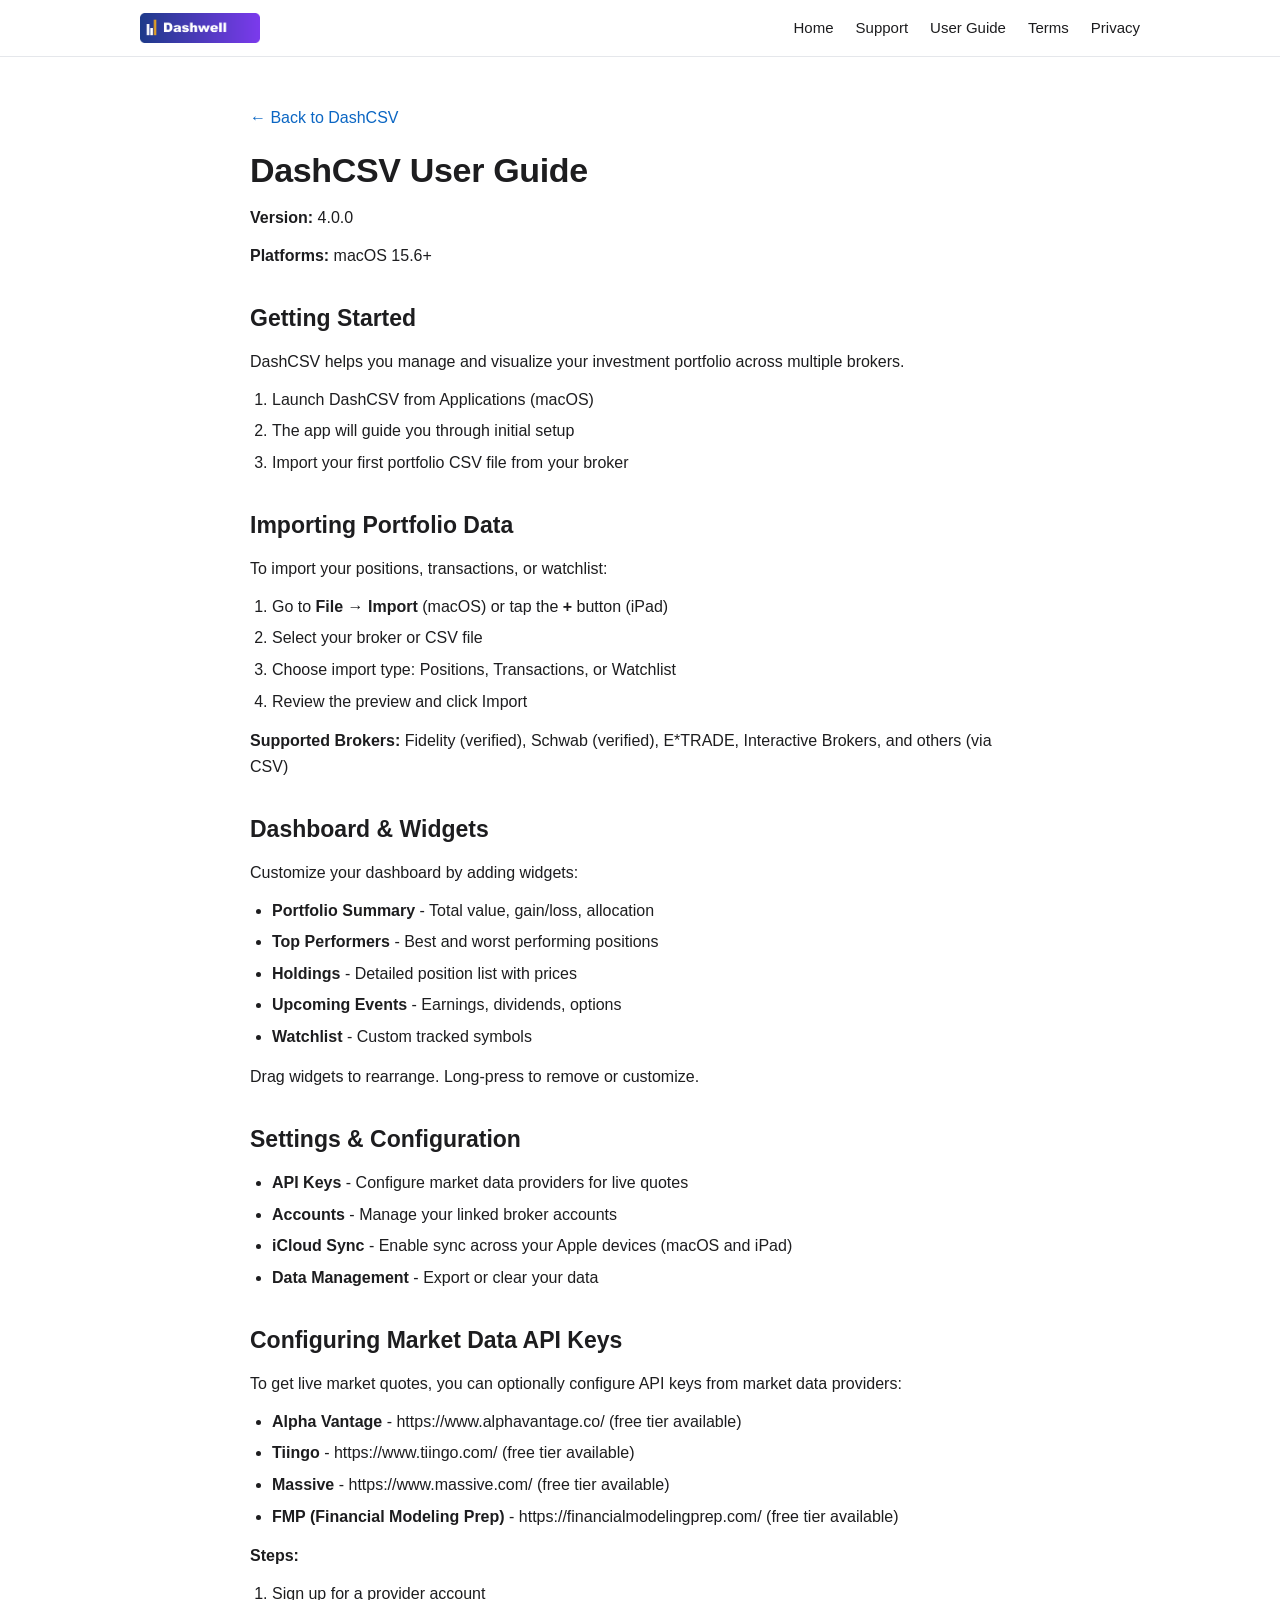
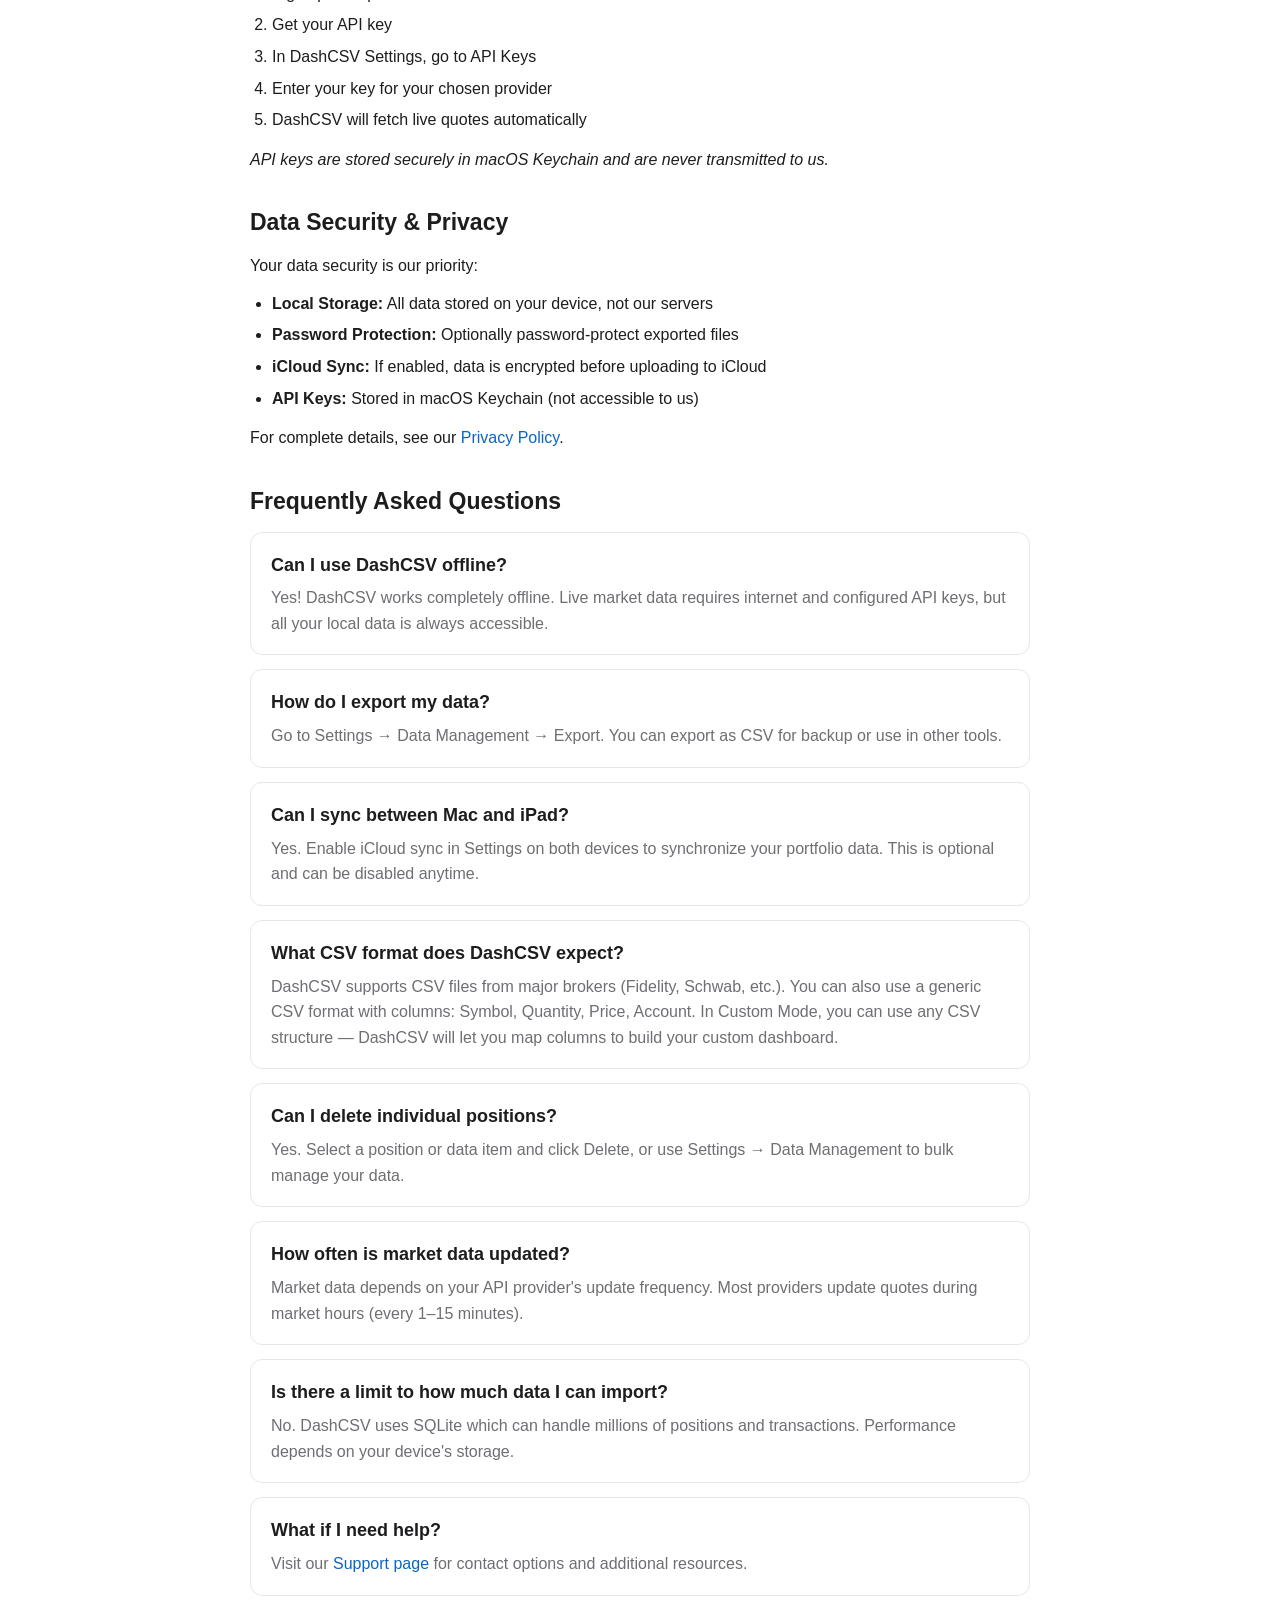
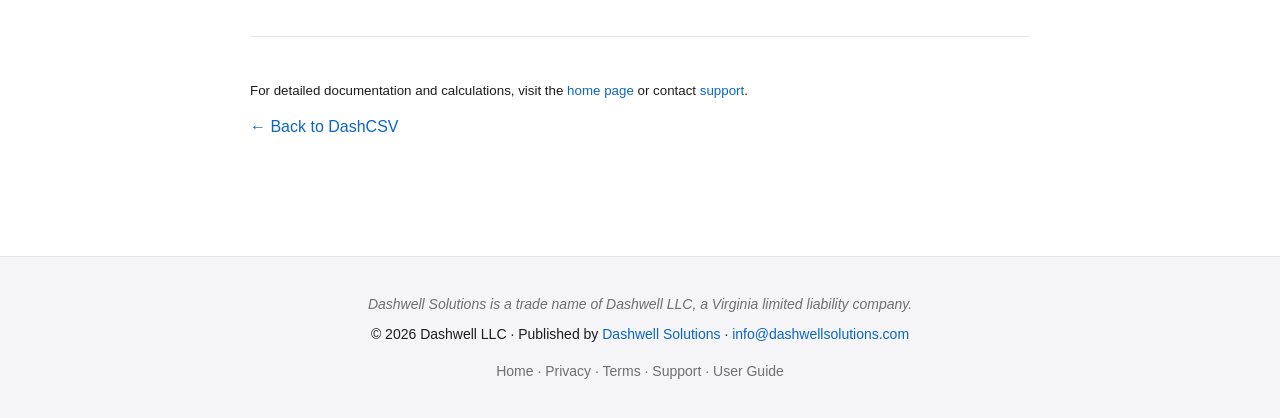
==== commit 1ef30074: "Rebrand: branded standalone site replacing redirect stubs Full DashCSV product site matching dashwel" ====
--- a/docs/guide.html
+++ b/docs/guide.html
@@ -2,20 +2,158 @@
 <html lang="en">
 <head>
     <meta charset="UTF-8">
-    <meta http-equiv="refresh" content="0; url=https://dashwellsolutions.com/dashcsv/guide">
+    <meta name="viewport" content="width=device-width, initial-scale=1.0">
+    <title>User Guide — DashCSV</title>
     <link rel="canonical" href="https://dashwellsolutions.com/dashcsv/guide">
-    <title>Redirecting to dashwellsolutions.com…</title>
-    <style>
-        body { font-family: -apple-system, sans-serif; text-align: center;
-               padding: 80px 20px; color: #555; }
-        a { color: #007AFF; }
-    </style>
+    <link rel="icon" type="image/png" href="assets/favicon.png">
+    <link rel="stylesheet" href="style.css">
 </head>
 <body>
-    <script>window.location.replace("https://dashwellsolutions.com/dashcsv/guide");</script>
-    <p>This page has moved to
-       <a href="https://dashwellsolutions.com/dashcsv/guide">https://dashwellsolutions.com/dashcsv/guide</a>.</p>
-    <p><small>If you are not redirected automatically,
-       <a href="https://dashwellsolutions.com/dashcsv/guide">click here</a>.</small></p>
+    <header class="site-header">
+        <div class="container nav">
+            <a class="brand" href="https://dashwellsolutions.com"><img class="brand-logo" src="assets/dashwell-logo.png" alt="Dashwell Solutions"></a>
+            <nav><ul class="nav-links">
+                <li><a href="index.html">Home</a></li>
+                <li><a href="support.html">Support</a></li>
+                <li><a href="guide.html">User Guide</a></li>
+                <li><a href="terms.html">Terms</a></li>
+                <li><a href="privacy.html">Privacy</a></li>
+            </ul></nav>
+        </div>
+    </header>
+
+    <main class="container content">
+        <p><a href="index.html">← Back to DashCSV</a></p>
+        <h1>DashCSV User Guide</h1>
+        <p><strong>Version:</strong> 4.0.0</p>
+        <p><strong>Platforms:</strong> macOS 15.6+</p>
+
+        <section id="getting-started">
+            <h2>Getting Started</h2>
+            <p>DashCSV helps you manage and visualize your investment portfolio across multiple brokers.</p>
+            <ol>
+                <li>Launch DashCSV from Applications (macOS)</li>
+                <li>The app will guide you through initial setup</li>
+                <li>Import your first portfolio CSV file from your broker</li>
+            </ol>
+        </section>
+
+        <section id="importing">
+            <h2>Importing Portfolio Data</h2>
+            <p>To import your positions, transactions, or watchlist:</p>
+            <ol>
+                <li>Go to <strong>File → Import</strong> (macOS) or tap the <strong>+</strong> button (iPad)</li>
+                <li>Select your broker or CSV file</li>
+                <li>Choose import type: Positions, Transactions, or Watchlist</li>
+                <li>Review the preview and click Import</li>
+            </ol>
+            <p><strong>Supported Brokers:</strong> Fidelity (verified), Schwab (verified), E*TRADE, Interactive Brokers, and others (via CSV)</p>
+        </section>
+
+        <section id="dashboard">
+            <h2>Dashboard &amp; Widgets</h2>
+            <p>Customize your dashboard by adding widgets:</p>
+            <ul>
+                <li><strong>Portfolio Summary</strong> - Total value, gain/loss, allocation</li>
+                <li><strong>Top Performers</strong> - Best and worst performing positions</li>
+                <li><strong>Holdings</strong> - Detailed position list with prices</li>
+                <li><strong>Upcoming Events</strong> - Earnings, dividends, options</li>
+                <li><strong>Watchlist</strong> - Custom tracked symbols</li>
+            </ul>
+            <p>Drag widgets to rearrange. Long-press to remove or customize.</p>
+        </section>
+
+        <section id="settings">
+            <h2>Settings &amp; Configuration</h2>
+            <ul>
+                <li><strong>API Keys</strong> - Configure market data providers for live quotes</li>
+                <li><strong>Accounts</strong> - Manage your linked broker accounts</li>
+                <li><strong>iCloud Sync</strong> - Enable sync across your Apple devices (macOS and iPad)</li>
+                <li><strong>Data Management</strong> - Export or clear your data</li>
+            </ul>
+        </section>
+
+        <section id="api-keys">
+            <h2>Configuring Market Data API Keys</h2>
+            <p>To get live market quotes, you can optionally configure API keys from market data providers:</p>
+            <ul>
+                <li><strong>Alpha Vantage</strong> - https://www.alphavantage.co/ (free tier available)</li>
+                <li><strong>Tiingo</strong> - https://www.tiingo.com/ (free tier available)</li>
+                <li><strong>Massive</strong> - https://www.massive.com/ (free tier available)</li>
+                <li><strong>FMP (Financial Modeling Prep)</strong> - https://financialmodelingprep.com/ (free tier available)</li>
+            </ul>
+            <p><strong>Steps:</strong></p>
+            <ol>
+                <li>Sign up for a provider account</li>
+                <li>Get your API key</li>
+                <li>In DashCSV Settings, go to API Keys</li>
+                <li>Enter your key for your chosen provider</li>
+                <li>DashCSV will fetch live quotes automatically</li>
+            </ol>
+            <p><em>API keys are stored securely in macOS Keychain and are never transmitted to us.</em></p>
+        </section>
+
+        <section id="data-security">
+            <h2>Data Security &amp; Privacy</h2>
+            <p>Your data security is our priority:</p>
+            <ul>
+                <li><strong>Local Storage:</strong> All data stored on your device, not our servers</li>
+                <li><strong>Password Protection:</strong> Optionally password-protect exported files</li>
+                <li><strong>iCloud Sync:</strong> If enabled, data is encrypted before uploading to iCloud</li>
+                <li><strong>API Keys:</strong> Stored in macOS Keychain (not accessible to us)</li>
+            </ul>
+            <p>For complete details, see our <a href="privacy.html">Privacy Policy</a>.</p>
+        </section>
+
+        <section id="faq">
+            <h2>Frequently Asked Questions</h2>
+
+            <div class="faq-item">
+                <h3>Can I use DashCSV offline?</h3>
+                <p>Yes! DashCSV works completely offline. Live market data requires internet and configured API keys, but all your local data is always accessible.</p>
+            </div>
+            <div class="faq-item">
+                <h3>How do I export my data?</h3>
+                <p>Go to Settings → Data Management → Export. You can export as CSV for backup or use in other tools.</p>
+            </div>
+            <div class="faq-item">
+                <h3>Can I sync between Mac and iPad?</h3>
+                <p>Yes. Enable iCloud sync in Settings on both devices to synchronize your portfolio data. This is optional and can be disabled anytime.</p>
+            </div>
+            <div class="faq-item">
+                <h3>What CSV format does DashCSV expect?</h3>
+                <p>DashCSV supports CSV files from major brokers (Fidelity, Schwab, etc.). You can also use a generic CSV format with columns: Symbol, Quantity, Price, Account. In Custom Mode, you can use any CSV structure — DashCSV will let you map columns to build your custom dashboard.</p>
+            </div>
+            <div class="faq-item">
+                <h3>Can I delete individual positions?</h3>
+                <p>Yes. Select a position or data item and click Delete, or use Settings → Data Management to bulk manage your data.</p>
+            </div>
+            <div class="faq-item">
+                <h3>How often is market data updated?</h3>
+                <p>Market data depends on your API provider's update frequency. Most providers update quotes during market hours (every 1–15 minutes).</p>
+            </div>
+            <div class="faq-item">
+                <h3>Is there a limit to how much data I can import?</h3>
+                <p>No. DashCSV uses SQLite which can handle millions of positions and transactions. Performance depends on your device's storage.</p>
+            </div>
+            <div class="faq-item">
+                <h3>What if I need help?</h3>
+                <p>Visit our <a href="support.html">Support page</a> for contact options and additional resources.</p>
+            </div>
+        </section>
+
+        <hr>
+
+        <p><small>For detailed documentation and calculations, visit the <a href="index.html">home page</a> or contact <a href="support.html">support</a>.</small></p>
+        <p><a href="index.html">← Back to DashCSV</a></p>
+    </main>
+
+    <footer class="site-footer">
+        <div class="container">
+            <p class="footer-legal">Dashwell Solutions is a trade name of Dashwell LLC, a Virginia limited liability company.</p>
+            <p class="footer-copy">© 2026 Dashwell LLC · Published by <a href="https://dashwellsolutions.com">Dashwell Solutions</a> · <a href="mailto:info@dashwellsolutions.com">info@dashwellsolutions.com</a></p>
+            <p class="footer-links"><a href="index.html">Home</a> · <a href="privacy.html">Privacy</a> · <a href="terms.html">Terms</a> · <a href="support.html">Support</a> · <a href="guide.html">User Guide</a></p>
+        </div>
+    </footer>
 </body>
 </html>
--- a/docs/style.css
+++ b/docs/style.css
@@ -0,0 +1,236 @@
+/* ============================================================================
+   Dashwell app sites — shared stylesheet
+   Matches the look & feel of dashwellsolutions.com (MacPaw-style: white cards,
+   1px #e5e7eb borders, 16px radius, black hero, Dashwell logo header).
+
+   CANONICAL COPY: Dashwell/web-shared/github-pages-style.css
+   Deployed identically to:
+     - findash-website/docs/style.css
+     - dashcsv-website/docs/style.css
+   Edit the canonical copy, then copy into both repos' docs/ and push.
+   ========================================================================== */
+
+:root {
+  --ink:    #1d1d1f;   /* primary text */
+  --muted:  #6e6e73;   /* secondary text */
+  --border: #e5e7eb;   /* card / hairline border */
+  --bg:     #ffffff;   /* page background */
+  --soft:   #f5f5f7;   /* subtle fill */
+  --link:   #0b66c3;   /* inline links in body copy */
+  --maxw:   1040px;    /* page container width */
+  --readw:   820px;    /* readable column for legal/guide pages */
+}
+
+* { margin: 0; padding: 0; box-sizing: border-box; }
+
+html { scroll-behavior: smooth; }
+
+body {
+  font-family: -apple-system, BlinkMacSystemFont, "Segoe UI", Roboto, Helvetica, Arial, sans-serif;
+  line-height: 1.6;
+  color: var(--ink);
+  background: var(--bg);
+  -webkit-font-smoothing: antialiased;
+}
+
+a { color: var(--link); text-decoration: none; }
+a:hover { text-decoration: underline; }
+
+img { max-width: 100%; height: auto; }
+
+.container {
+  max-width: var(--maxw);
+  margin: 0 auto;
+  padding: 0 20px;
+}
+
+/* ---------- Header ---------- */
+.site-header {
+  position: sticky;
+  top: 0;
+  z-index: 100;
+  background: rgba(255,255,255,0.85);
+  backdrop-filter: saturate(180%) blur(12px);
+  -webkit-backdrop-filter: saturate(180%) blur(12px);
+  border-bottom: 1px solid var(--border);
+}
+.site-header .nav {
+  display: flex;
+  align-items: center;
+  justify-content: space-between;
+  gap: 20px;
+  height: 56px;
+}
+.brand { display: inline-flex; align-items: center; }
+.brand:hover { text-decoration: none; }
+.brand-logo { height: 30px; width: auto; display: block; }
+.nav-links {
+  display: flex;
+  align-items: center;
+  gap: 22px;
+  list-style: none;
+  flex-wrap: wrap;
+}
+.nav-links a {
+  color: var(--ink);
+  font-size: 15px;
+  font-weight: 500;
+}
+.nav-links a:hover { color: var(--muted); text-decoration: none; }
+
+/* ---------- Buttons ---------- */
+.btn {
+  display: inline-block;
+  padding: 12px 26px;
+  border-radius: 8px;
+  font-size: 16px;
+  font-weight: 600;
+  line-height: 1.2;
+  text-align: center;
+  border: 1px solid transparent;
+  cursor: pointer;
+  transition: background .15s ease, color .15s ease, border-color .15s ease;
+}
+.btn:hover { text-decoration: none; }
+.btn-primary { background: var(--ink); color: #fff; }
+.btn-primary:hover { background: #000; color: #fff; }
+.btn-outline { background: transparent; color: var(--ink); border-color: #d2d2d7; }
+.btn-outline:hover { background: var(--ink); color: #fff; }
+
+.btn-row {
+  display: flex;
+  gap: 14px;
+  flex-wrap: wrap;
+  justify-content: center;
+  margin-top: 28px;
+}
+
+/* ---------- Hero (index only) ---------- */
+.hero {
+  background: #000;
+  color: #fff;
+  text-align: center;
+  padding: 72px 20px;
+}
+.hero .app-icon {
+  width: 120px;
+  height: 120px;
+  border-radius: 22px;
+  margin: 0 auto 22px;
+  display: block;
+  box-shadow: 0 8px 30px rgba(0,0,0,0.35);
+}
+.hero h1 { font-size: 48px; line-height: 1.05; letter-spacing: -0.02em; }
+.hero .tagline { font-size: 21px; margin-top: 14px; opacity: 0.95; }
+.hero .platform { font-size: 16px; margin-top: 8px; opacity: 0.75; }
+.hero .note { font-size: 13px; margin-top: 18px; opacity: 0.6; }
+.hero .btn-primary { background: #fff; color: var(--ink); }
+.hero .btn-primary:hover { background: #ededed; }
+.hero .btn-outline { color: #fff; border-color: rgba(255,255,255,0.45); }
+.hero .btn-outline:hover { background: #fff; color: var(--ink); }
+
+/* ---------- Sections ---------- */
+.section { padding: 56px 0; }
+.section-title {
+  text-align: center;
+  font-size: 32px;
+  letter-spacing: -0.01em;
+  margin-bottom: 36px;
+}
+.section-lead { text-align: center; color: var(--muted); margin: -20px auto 32px; max-width: 640px; }
+
+/* ---------- Feature cards ---------- */
+.features {
+  display: grid;
+  grid-template-columns: repeat(auto-fit, minmax(280px, 1fr));
+  gap: 20px;
+}
+.card {
+  background: #fff;
+  border: 1px solid var(--border);
+  border-radius: 16px;
+  padding: 24px;
+}
+.card h3 { font-size: 19px; margin-bottom: 8px; }
+.card p { color: var(--muted); }
+
+/* ---------- Legal / Support buttons row on index ---------- */
+.legal-cta {
+  display: flex;
+  gap: 12px;
+  flex-wrap: wrap;
+  justify-content: center;
+  margin-top: 8px;
+}
+.legal-note { text-align: center; color: var(--muted); font-size: 14px; margin-top: 20px; }
+.legal-note em { font-style: italic; }
+
+/* ---------- Content pages (privacy / terms / support / guide) ---------- */
+.content {
+  max-width: var(--readw);
+  margin: 0 auto;
+  padding-top: 48px;
+  padding-bottom: 64px;
+}
+.content > h1 { font-size: 34px; letter-spacing: -0.01em; margin-bottom: 8px; }
+.content section { margin-top: 32px; }
+.content h2 { font-size: 23px; margin-bottom: 12px; }
+.content h3 { font-size: 18px; margin-bottom: 6px; }
+.content p { margin-bottom: 12px; }
+.content ul, .content ol { margin: 0 0 14px 22px; }
+.content li { margin-bottom: 6px; }
+.content hr { border: none; border-top: 1px solid var(--border); margin: 40px 0; }
+.content code { background: var(--soft); padding: 2px 6px; border-radius: 5px; font-size: 0.9em; }
+
+/* FAQ */
+.faq-item {
+  border: 1px solid var(--border);
+  border-radius: 12px;
+  padding: 18px 20px;
+  margin-bottom: 14px;
+}
+.faq-item h3 { margin-bottom: 6px; }
+.faq-item p { margin-bottom: 0; color: var(--muted); }
+
+/* ---------- Contact form ---------- */
+.contact-form { margin-top: 16px; max-width: 560px; }
+.form-group { margin-bottom: 16px; }
+.form-group label { display: block; font-weight: 600; font-size: 14px; margin-bottom: 6px; }
+.form-group input,
+.form-group textarea {
+  width: 100%;
+  padding: 11px 13px;
+  font: inherit;
+  color: var(--ink);
+  background: #fff;
+  border: 1px solid var(--border);
+  border-radius: 8px;
+}
+.form-group input:focus,
+.form-group textarea:focus {
+  outline: none;
+  border-color: var(--ink);
+  box-shadow: 0 0 0 3px rgba(29,29,31,0.08);
+}
+
+/* ---------- Footer ---------- */
+.site-footer {
+  border-top: 1px solid var(--border);
+  background: var(--soft);
+  padding: 36px 0;
+  margin-top: 40px;
+  text-align: center;
+}
+.site-footer .footer-legal { color: var(--muted); font-size: 14px; font-style: italic; }
+.site-footer .footer-copy { font-size: 14px; margin-top: 8px; }
+.site-footer .footer-links { margin-top: 14px; font-size: 14px; color: var(--muted); }
+.site-footer .footer-links a { color: var(--muted); }
+
+/* ---------- Responsive ---------- */
+@media (max-width: 640px) {
+  .hero h1 { font-size: 38px; }
+  .hero .tagline { font-size: 18px; }
+  .section-title { font-size: 27px; }
+  .nav-links { gap: 14px; }
+  .nav-links a { font-size: 14px; }
+}
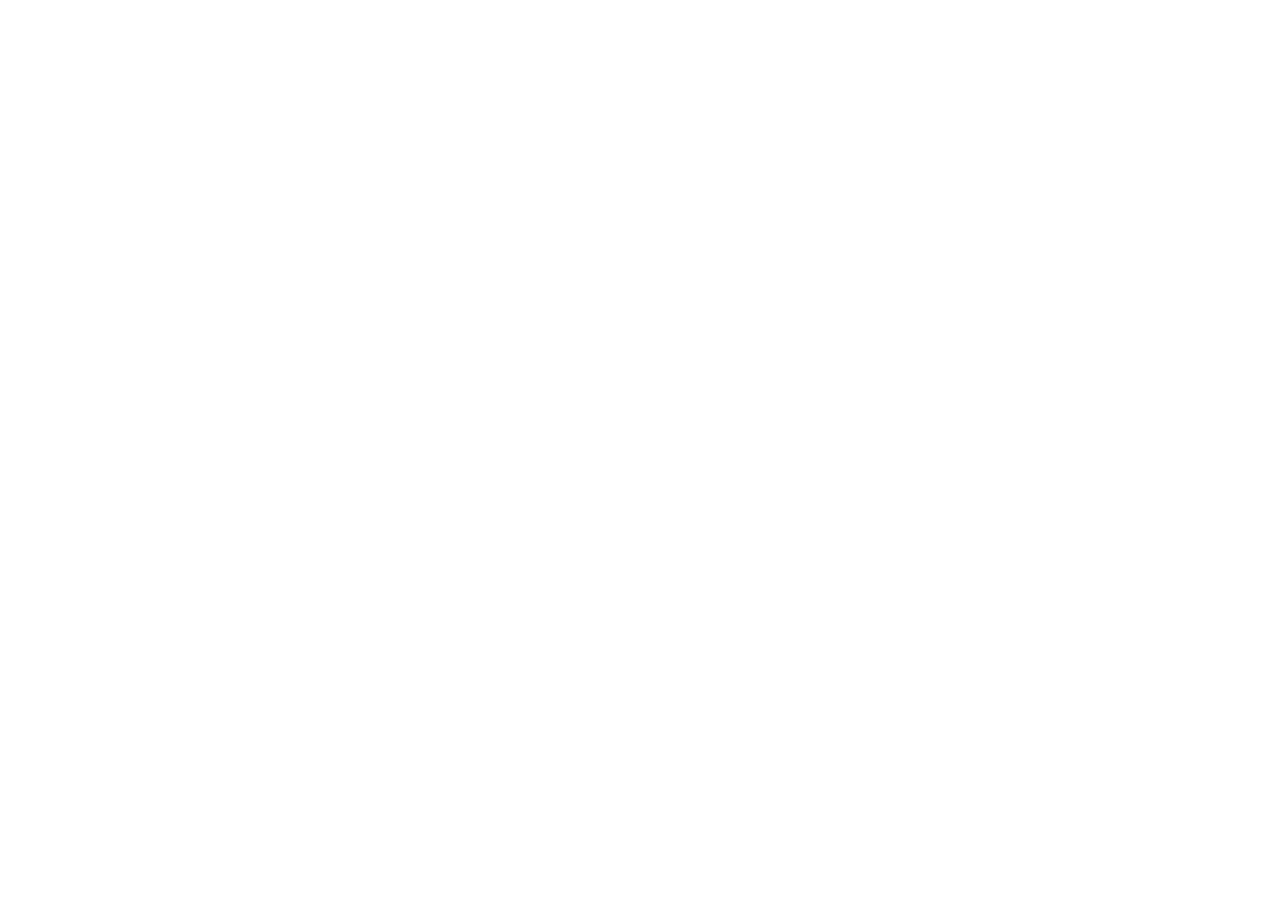
==== commit 09958a3a: "Replace site with redirect stubs pointing to dashwell-website Content merged into the combined dashw" ====
--- a/docs/guide.html
+++ b/docs/guide.html
@@ -3,157 +3,11 @@
 <head>
     <meta charset="UTF-8">
     <meta name="viewport" content="width=device-width, initial-scale=1.0">
-    <title>User Guide — DashCSV</title>
-    <link rel="canonical" href="https://dashwellsolutions.com/dashcsv/guide">
-    <link rel="icon" type="image/png" href="assets/favicon.png">
-    <link rel="stylesheet" href="style.css">
+    <title>DashCSV User Guide has moved — Dashwell</title>
+    <meta http-equiv="refresh" content="0; url=https://nzj7bzjxr8-create.github.io/dashwell-website/dashcsv/guide.html">
+    <link rel="canonical" href="https://nzj7bzjxr8-create.github.io/dashwell-website/dashcsv/guide.html">
 </head>
 <body>
-    <header class="site-header">
-        <div class="container nav">
-            <a class="brand" href="https://dashwellsolutions.com"><img class="brand-logo" src="assets/dashwell-logo.png" alt="Dashwell Solutions"></a>
-            <nav><ul class="nav-links">
-                <li><a href="index.html">Home</a></li>
-                <li><a href="support.html">Support</a></li>
-                <li><a href="guide.html">User Guide</a></li>
-                <li><a href="terms.html">Terms</a></li>
-                <li><a href="privacy.html">Privacy</a></li>
-            </ul></nav>
-        </div>
-    </header>
-
-    <main class="container content">
-        <p><a href="index.html">← Back to DashCSV</a></p>
-        <h1>DashCSV User Guide</h1>
-        <p><strong>Version:</strong> 4.0.0</p>
-        <p><strong>Platforms:</strong> macOS 15.6+</p>
-
-        <section id="getting-started">
-            <h2>Getting Started</h2>
-            <p>DashCSV helps you manage and visualize your investment portfolio across multiple brokers.</p>
-            <ol>
-                <li>Launch DashCSV from Applications (macOS)</li>
-                <li>The app will guide you through initial setup</li>
-                <li>Import your first portfolio CSV file from your broker</li>
-            </ol>
-        </section>
-
-        <section id="importing">
-            <h2>Importing Portfolio Data</h2>
-            <p>To import your positions, transactions, or watchlist:</p>
-            <ol>
-                <li>Go to <strong>File → Import</strong> (macOS) or tap the <strong>+</strong> button (iPad)</li>
-                <li>Select your broker or CSV file</li>
-                <li>Choose import type: Positions, Transactions, or Watchlist</li>
-                <li>Review the preview and click Import</li>
-            </ol>
-            <p><strong>Supported Brokers:</strong> Fidelity (verified), Schwab (verified), E*TRADE, Interactive Brokers, and others (via CSV)</p>
-        </section>
-
-        <section id="dashboard">
-            <h2>Dashboard &amp; Widgets</h2>
-            <p>Customize your dashboard by adding widgets:</p>
-            <ul>
-                <li><strong>Portfolio Summary</strong> - Total value, gain/loss, allocation</li>
-                <li><strong>Top Performers</strong> - Best and worst performing positions</li>
-                <li><strong>Holdings</strong> - Detailed position list with prices</li>
-                <li><strong>Upcoming Events</strong> - Earnings, dividends, options</li>
-                <li><strong>Watchlist</strong> - Custom tracked symbols</li>
-            </ul>
-            <p>Drag widgets to rearrange. Long-press to remove or customize.</p>
-        </section>
-
-        <section id="settings">
-            <h2>Settings &amp; Configuration</h2>
-            <ul>
-                <li><strong>API Keys</strong> - Configure market data providers for live quotes</li>
-                <li><strong>Accounts</strong> - Manage your linked broker accounts</li>
-                <li><strong>iCloud Sync</strong> - Enable sync across your Apple devices (macOS and iPad)</li>
-                <li><strong>Data Management</strong> - Export or clear your data</li>
-            </ul>
-        </section>
-
-        <section id="api-keys">
-            <h2>Configuring Market Data API Keys</h2>
-            <p>To get live market quotes, you can optionally configure API keys from market data providers:</p>
-            <ul>
-                <li><strong>Alpha Vantage</strong> - https://www.alphavantage.co/ (free tier available)</li>
-                <li><strong>Tiingo</strong> - https://www.tiingo.com/ (free tier available)</li>
-                <li><strong>Massive</strong> - https://www.massive.com/ (free tier available)</li>
-                <li><strong>FMP (Financial Modeling Prep)</strong> - https://financialmodelingprep.com/ (free tier available)</li>
-            </ul>
-            <p><strong>Steps:</strong></p>
-            <ol>
-                <li>Sign up for a provider account</li>
-                <li>Get your API key</li>
-                <li>In DashCSV Settings, go to API Keys</li>
-                <li>Enter your key for your chosen provider</li>
-                <li>DashCSV will fetch live quotes automatically</li>
-            </ol>
-            <p><em>API keys are stored securely in macOS Keychain and are never transmitted to us.</em></p>
-        </section>
-
-        <section id="data-security">
-            <h2>Data Security &amp; Privacy</h2>
-            <p>Your data security is our priority:</p>
-            <ul>
-                <li><strong>Local Storage:</strong> All data stored on your device, not our servers</li>
-                <li><strong>Password Protection:</strong> Optionally password-protect exported files</li>
-                <li><strong>iCloud Sync:</strong> If enabled, data is encrypted before uploading to iCloud</li>
-                <li><strong>API Keys:</strong> Stored in macOS Keychain (not accessible to us)</li>
-            </ul>
-            <p>For complete details, see our <a href="privacy.html">Privacy Policy</a>.</p>
-        </section>
-
-        <section id="faq">
-            <h2>Frequently Asked Questions</h2>
-
-            <div class="faq-item">
-                <h3>Can I use DashCSV offline?</h3>
-                <p>Yes! DashCSV works completely offline. Live market data requires internet and configured API keys, but all your local data is always accessible.</p>
-            </div>
-            <div class="faq-item">
-                <h3>How do I export my data?</h3>
-                <p>Go to Settings → Data Management → Export. You can export as CSV for backup or use in other tools.</p>
-            </div>
-            <div class="faq-item">
-                <h3>Can I sync between Mac and iPad?</h3>
-                <p>Yes. Enable iCloud sync in Settings on both devices to synchronize your portfolio data. This is optional and can be disabled anytime.</p>
-            </div>
-            <div class="faq-item">
-                <h3>What CSV format does DashCSV expect?</h3>
-                <p>DashCSV supports CSV files from major brokers (Fidelity, Schwab, etc.). You can also use a generic CSV format with columns: Symbol, Quantity, Price, Account. In Custom Mode, you can use any CSV structure — DashCSV will let you map columns to build your custom dashboard.</p>
-            </div>
-            <div class="faq-item">
-                <h3>Can I delete individual positions?</h3>
-                <p>Yes. Select a position or data item and click Delete, or use Settings → Data Management to bulk manage your data.</p>
-            </div>
-            <div class="faq-item">
-                <h3>How often is market data updated?</h3>
-                <p>Market data depends on your API provider's update frequency. Most providers update quotes during market hours (every 1–15 minutes).</p>
-            </div>
-            <div class="faq-item">
-                <h3>Is there a limit to how much data I can import?</h3>
-                <p>No. DashCSV uses SQLite which can handle millions of positions and transactions. Performance depends on your device's storage.</p>
-            </div>
-            <div class="faq-item">
-                <h3>What if I need help?</h3>
-                <p>Visit our <a href="support.html">Support page</a> for contact options and additional resources.</p>
-            </div>
-        </section>
-
-        <hr>
-
-        <p><small>For detailed documentation and calculations, visit the <a href="index.html">home page</a> or contact <a href="support.html">support</a>.</small></p>
-        <p><a href="index.html">← Back to DashCSV</a></p>
-    </main>
-
-    <footer class="site-footer">
-        <div class="container">
-            <p class="footer-legal">Dashwell Solutions is a trade name of Dashwell LLC, a Virginia limited liability company.</p>
-            <p class="footer-copy">© 2026 Dashwell LLC · Published by <a href="https://dashwellsolutions.com">Dashwell Solutions</a> · <a href="mailto:info@dashwellsolutions.com">info@dashwellsolutions.com</a></p>
-            <p class="footer-links"><a href="index.html">Home</a> · <a href="privacy.html">Privacy</a> · <a href="terms.html">Terms</a> · <a href="support.html">Support</a> · <a href="guide.html">User Guide</a></p>
-        </div>
-    </footer>
+    <p>This page has moved to <a href="https://nzj7bzjxr8-create.github.io/dashwell-website/dashcsv/guide.html">https://nzj7bzjxr8-create.github.io/dashwell-website/dashcsv/guide.html</a>.</p>
 </body>
 </html>
